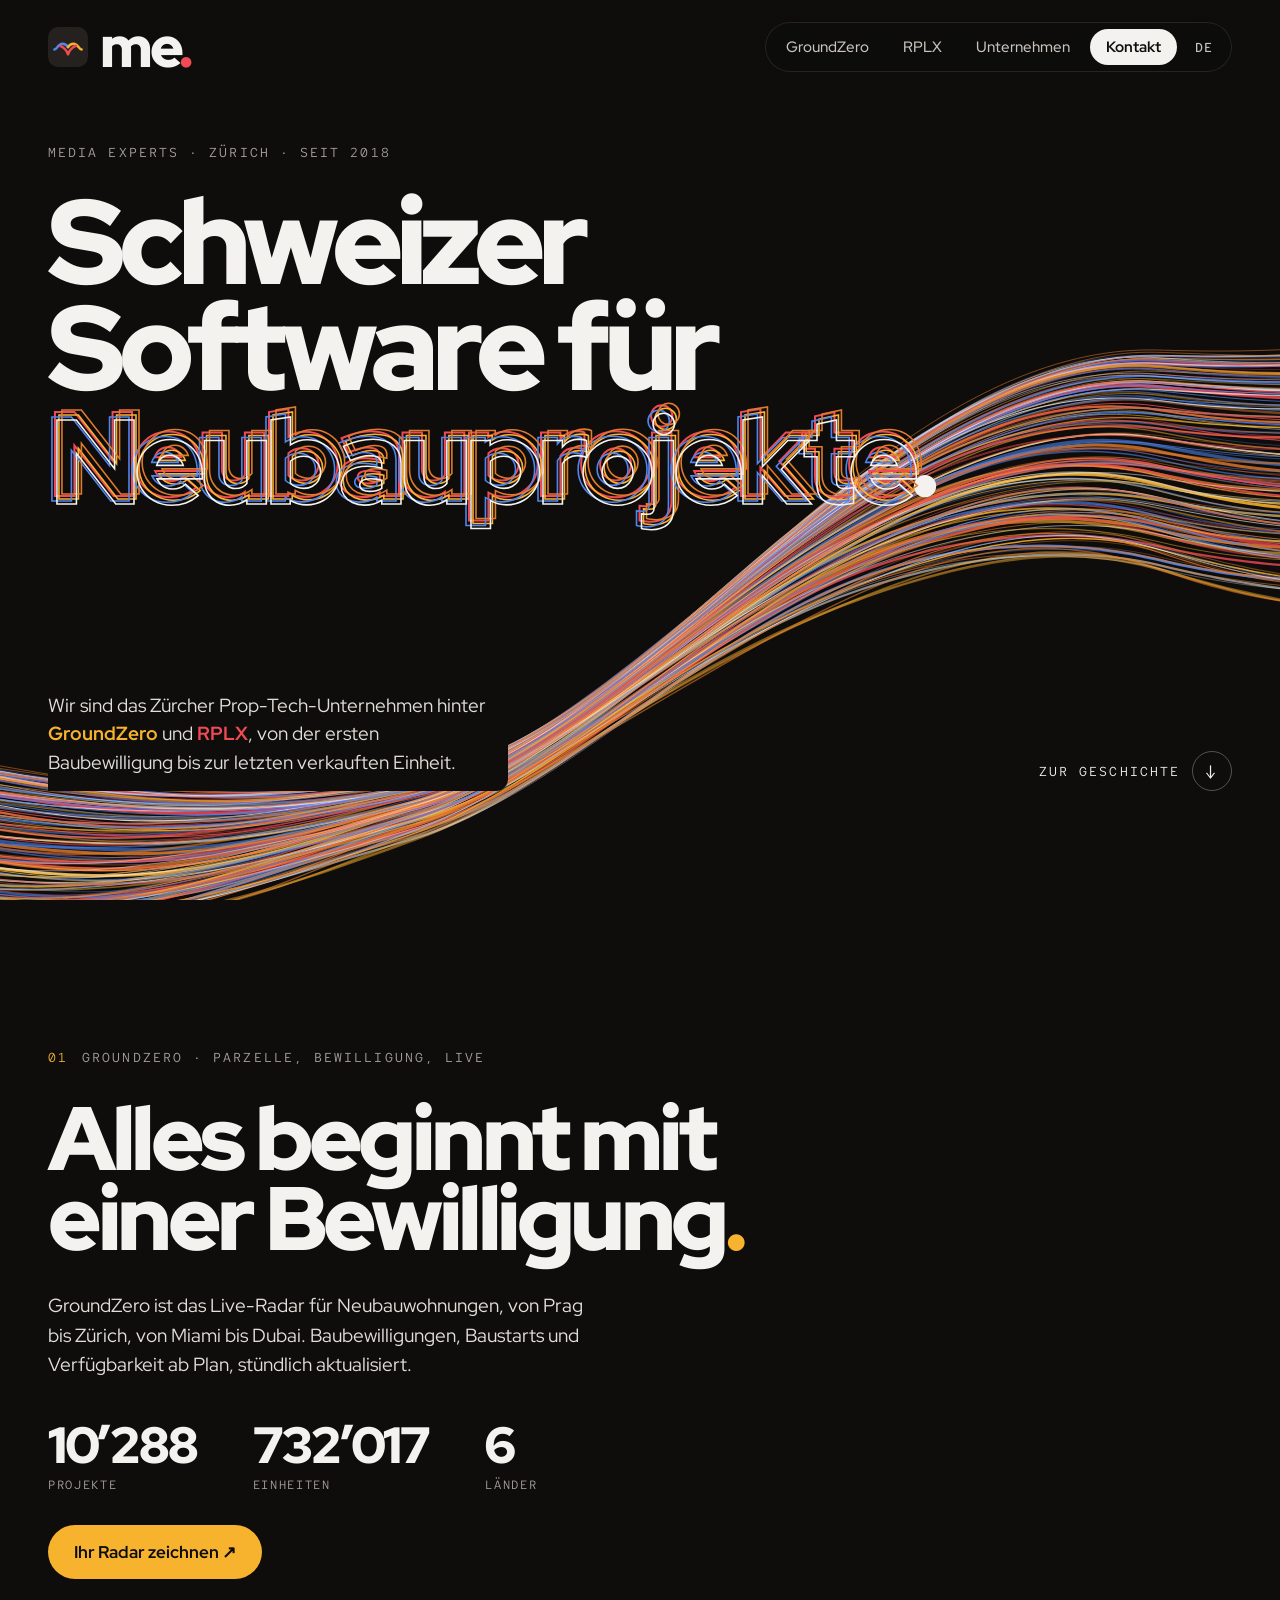
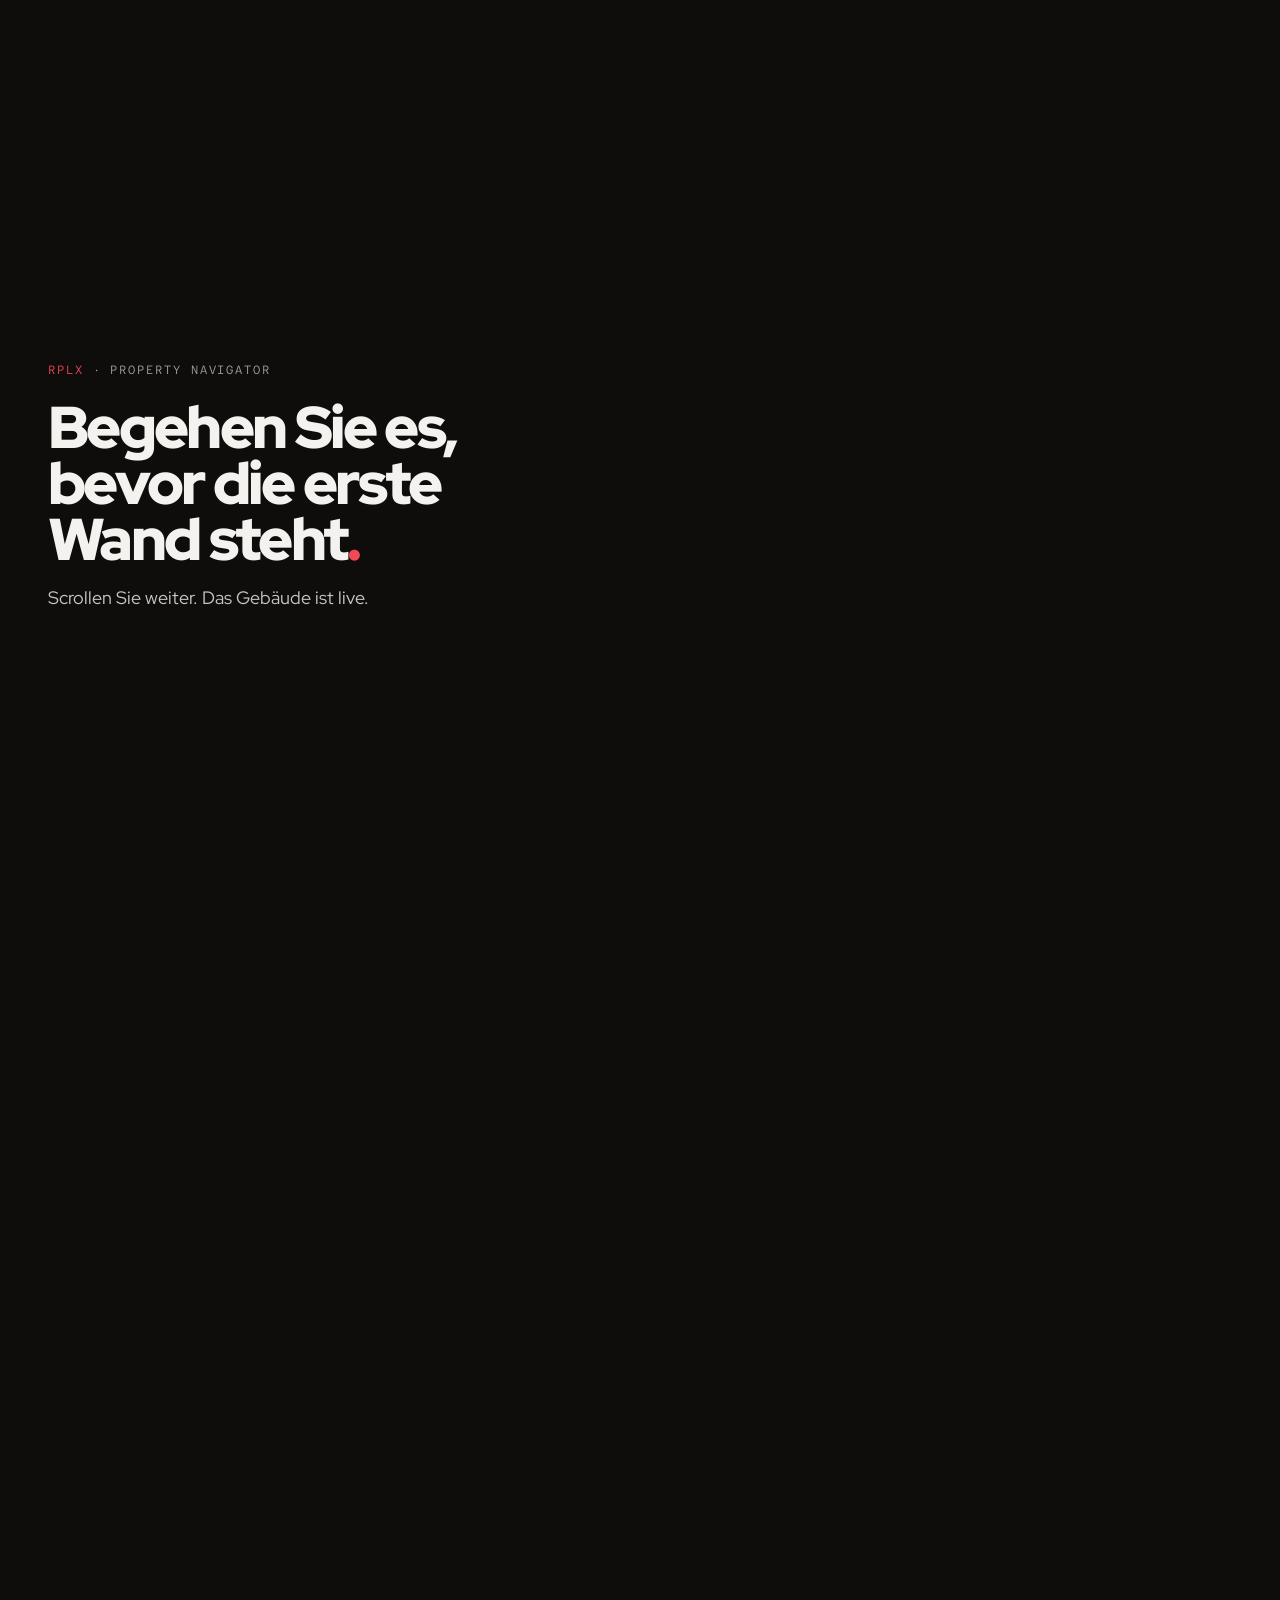
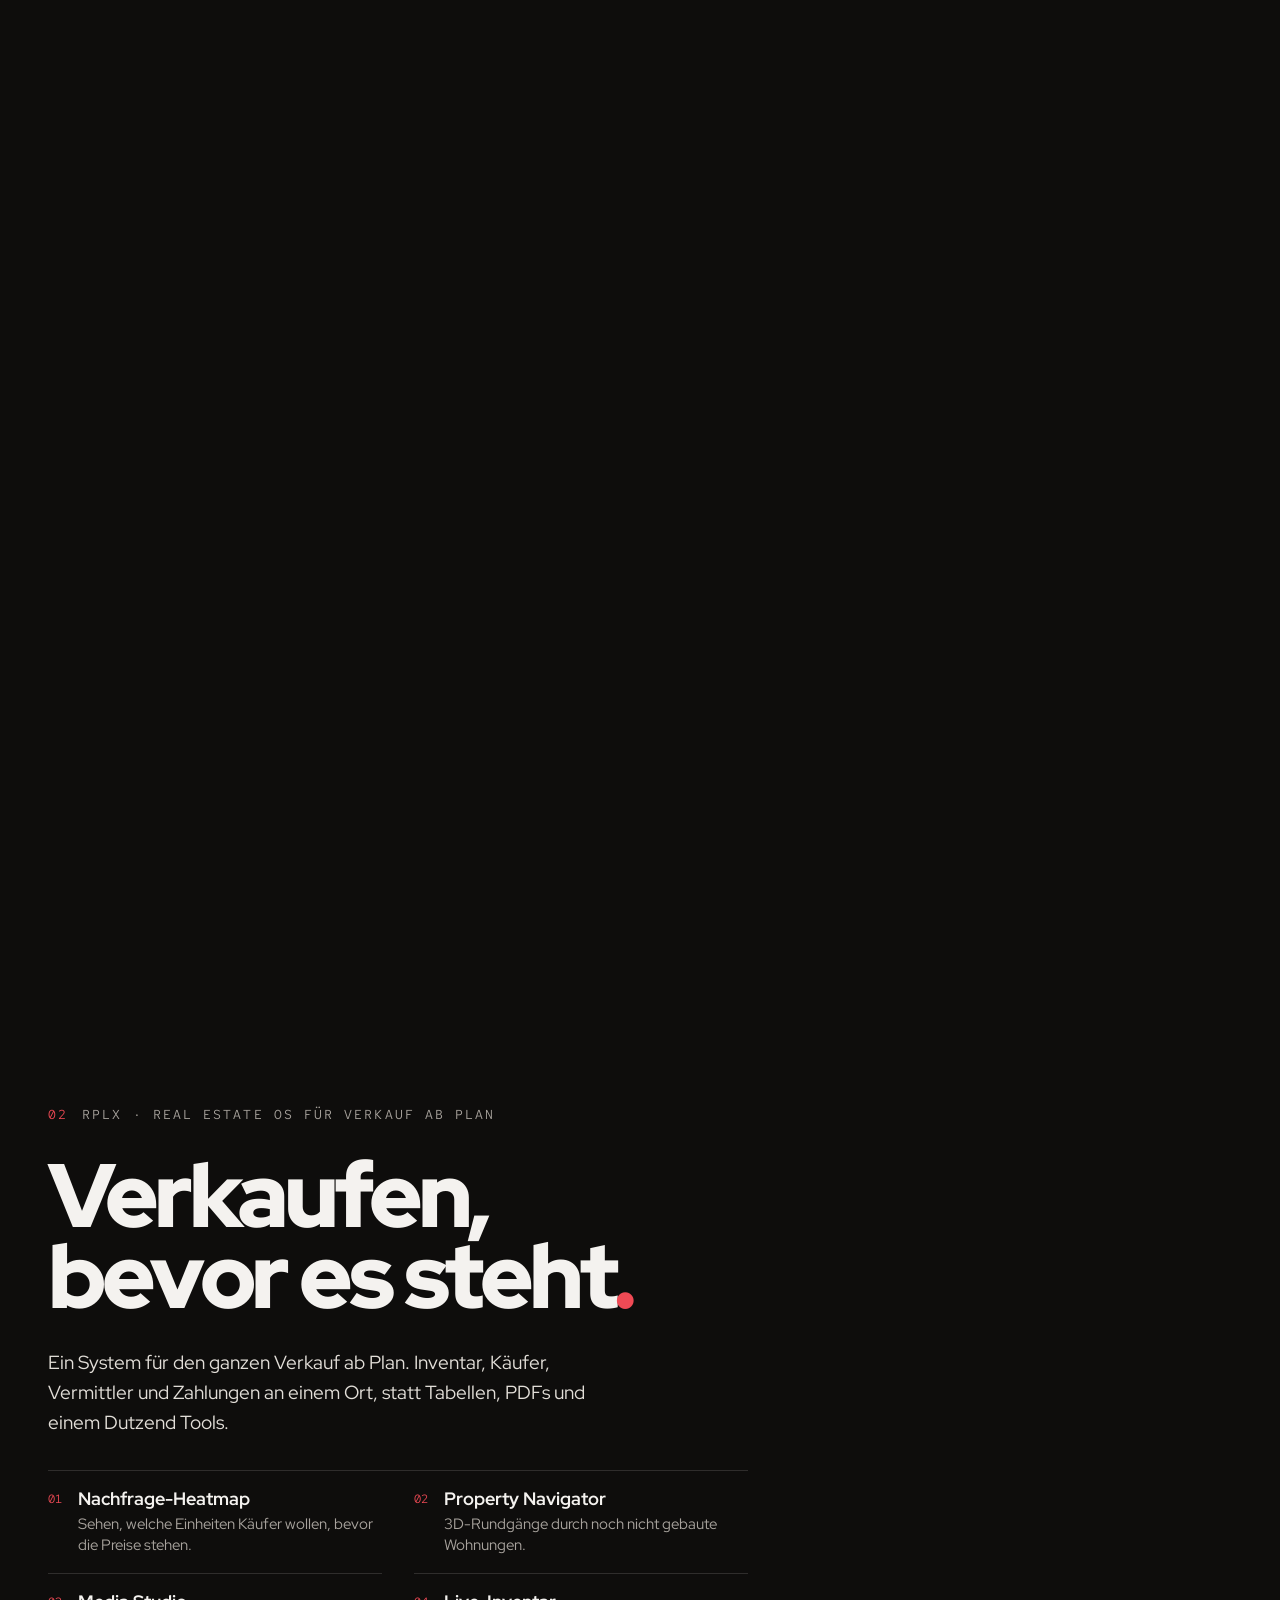
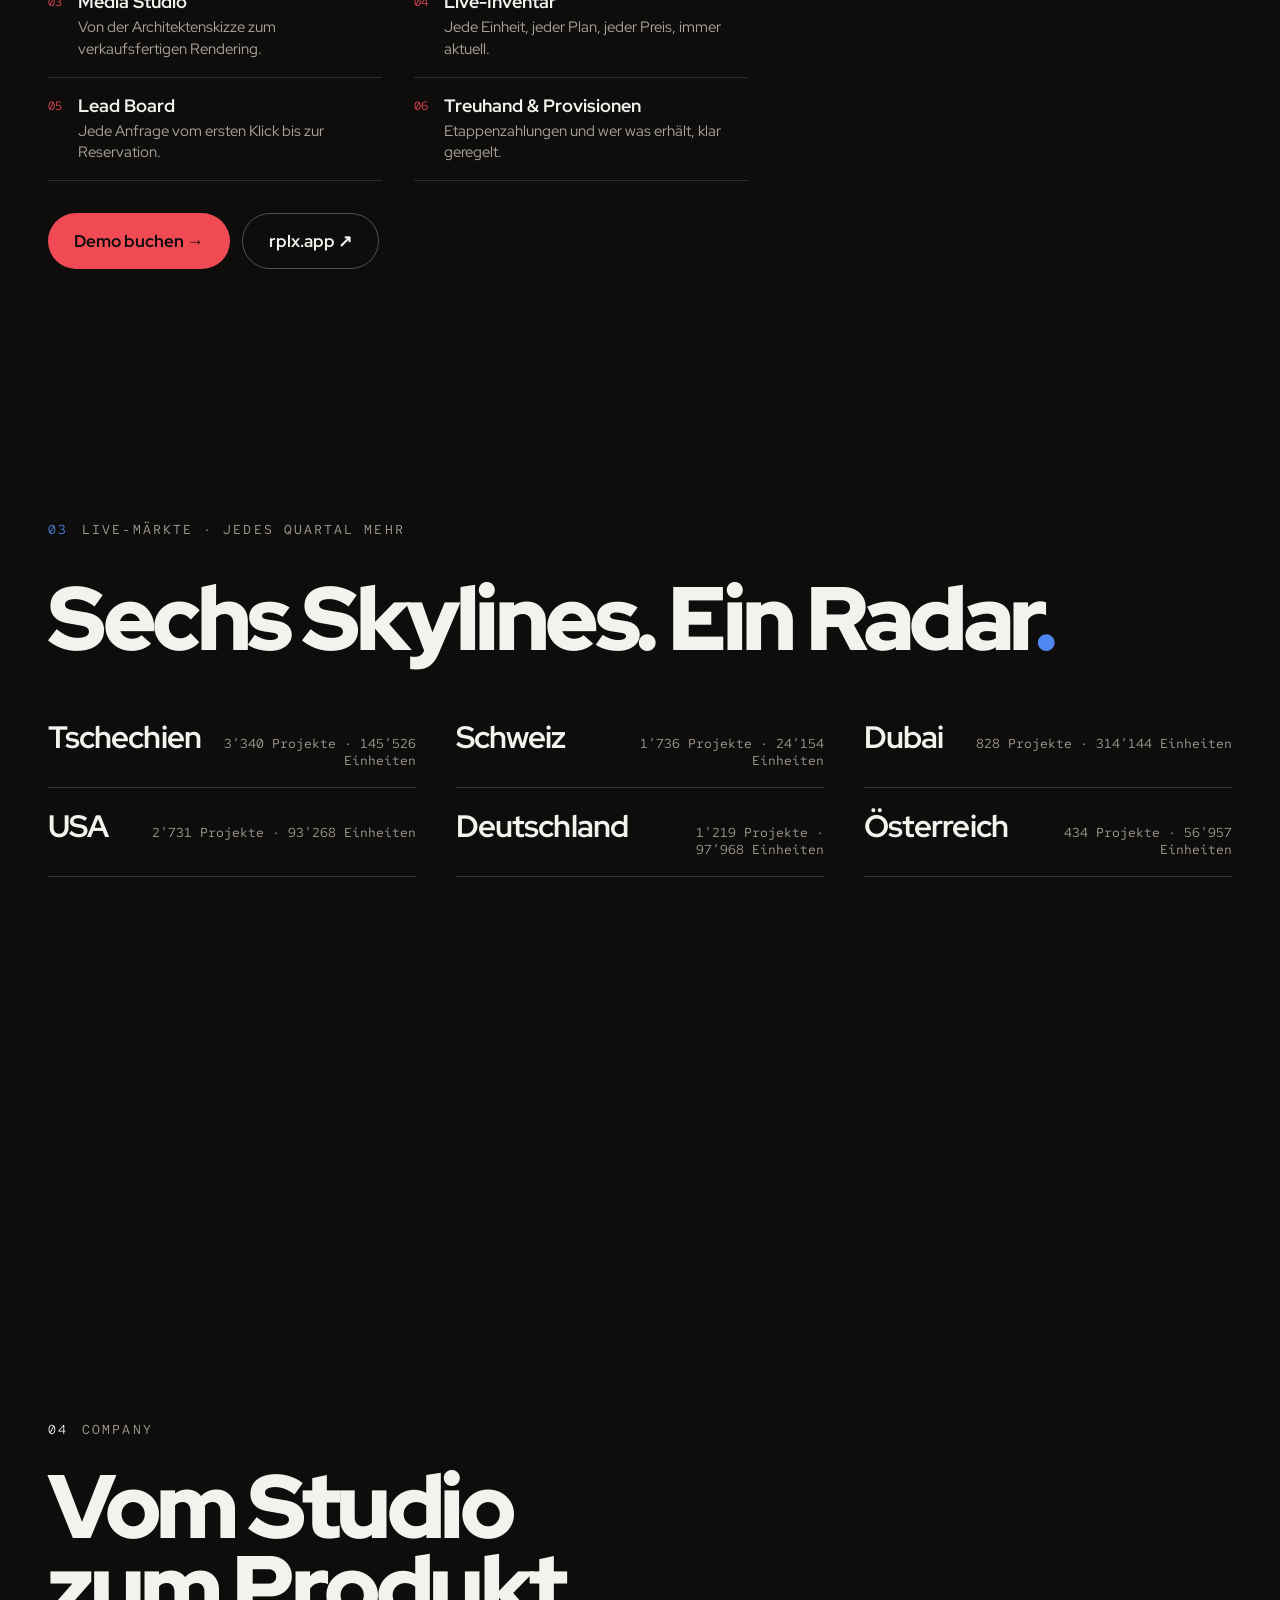
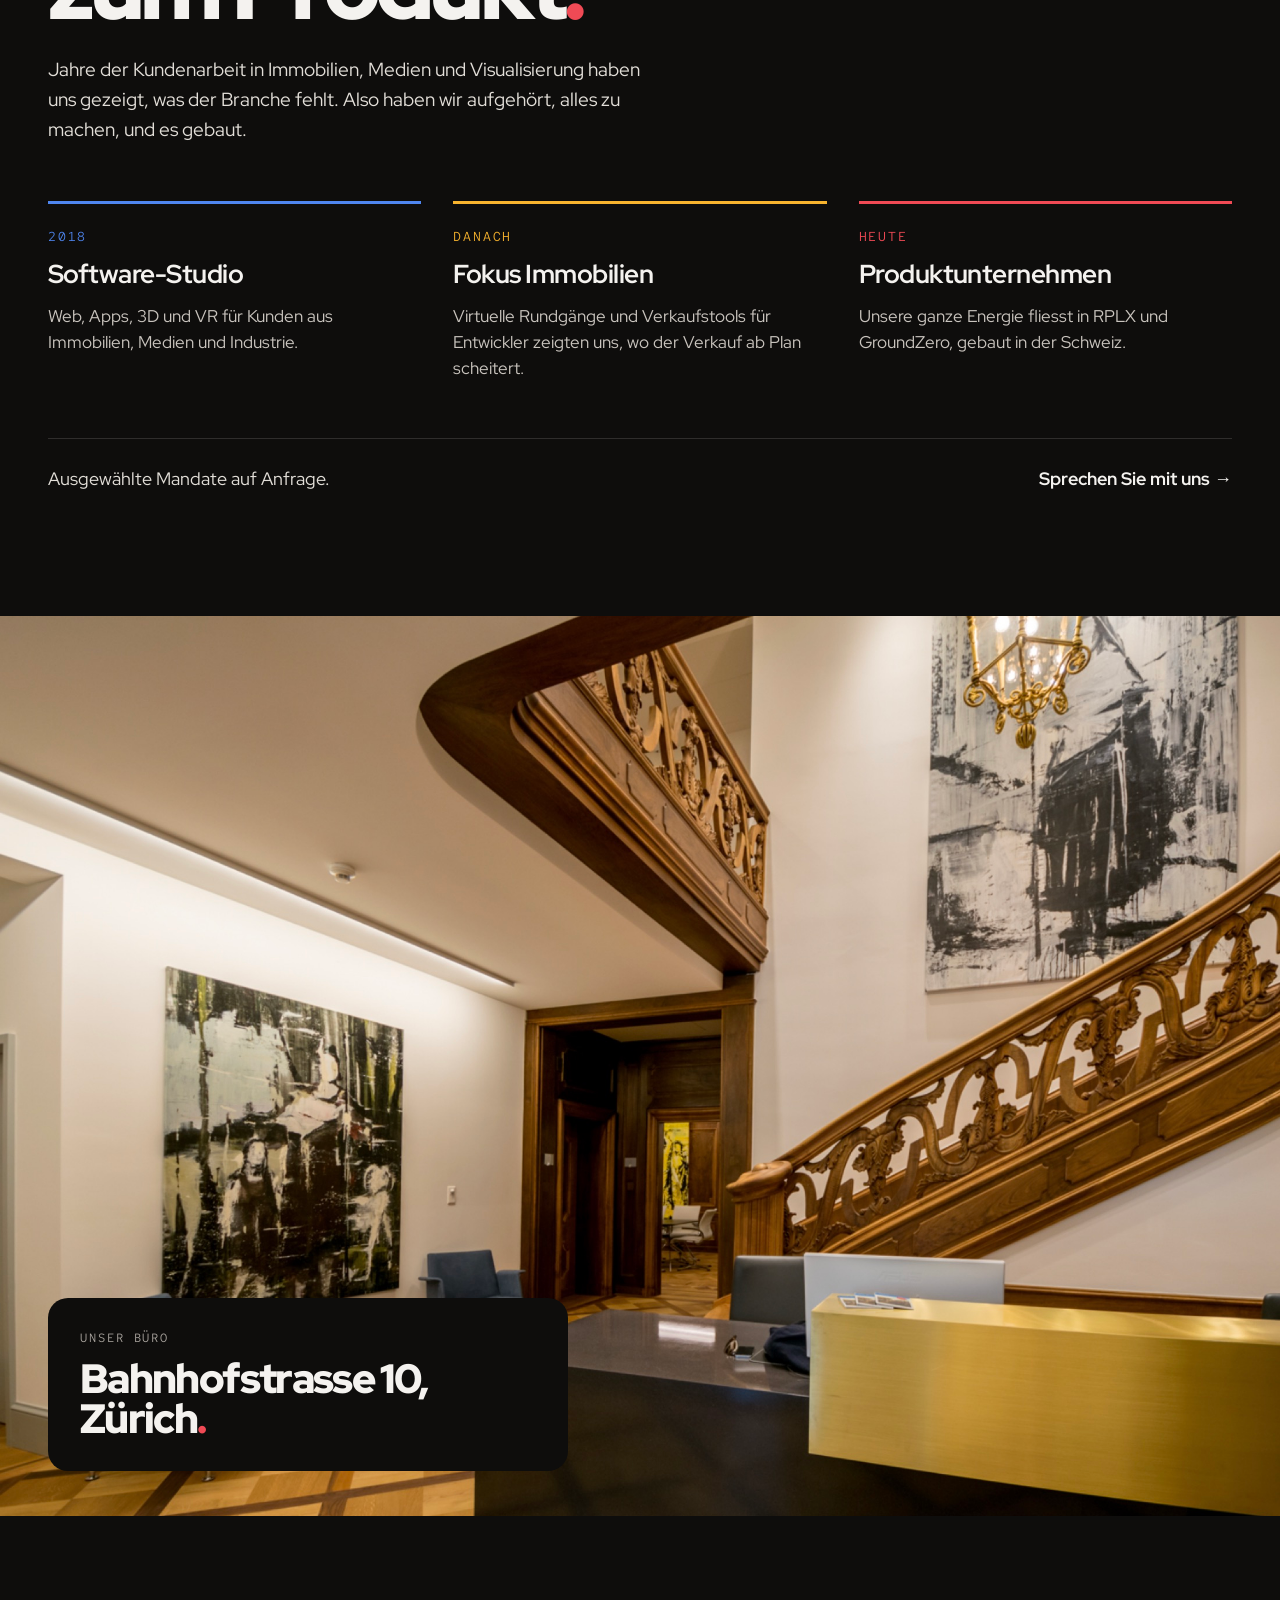
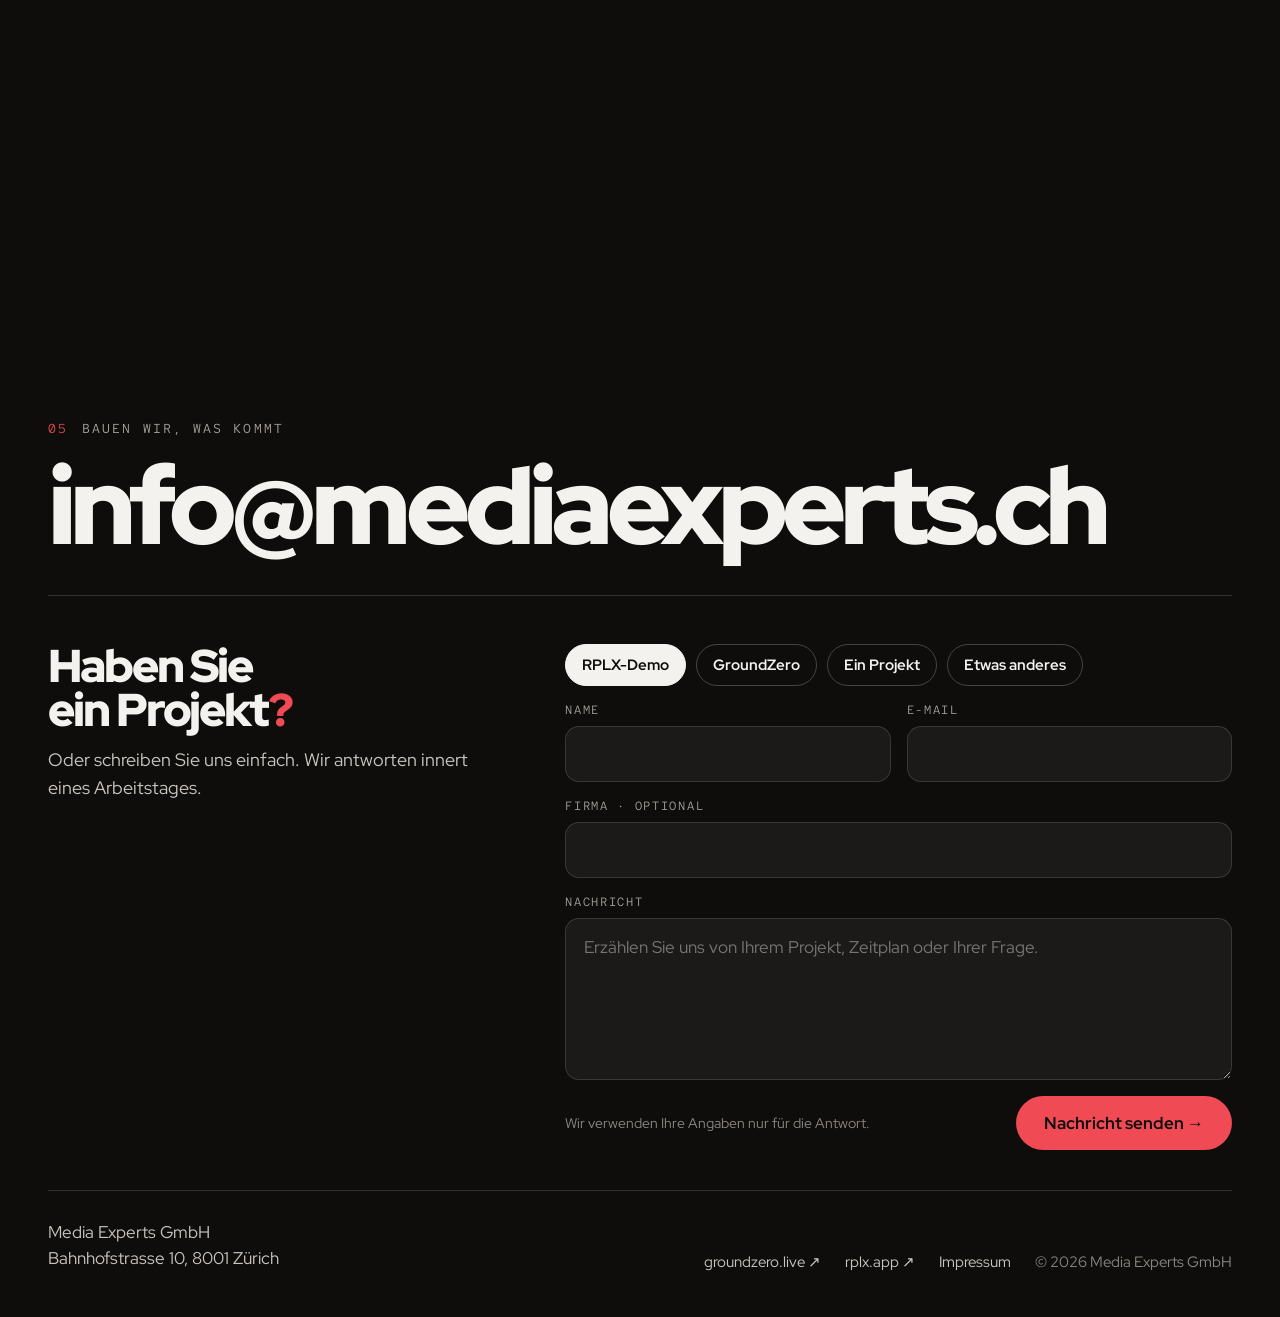
==== de/index.html @ 8747ef26 "Make the repo root the website root Clone straight into the hosting's site folder. .htaccess blocks " ====
<!doctype html>
<html lang="de-CH">
<head>
<meta charset="utf-8">
<meta name="viewport" content="width=device-width, initial-scale=1">
<meta name="description" content="Media Experts GmbH ist das Zürcher Prop-Tech-Unternehmen hinter GroundZero und RPLX, von der ersten Baubewilligung bis zur letzten verkauften Einheit.">
<meta name="theme-color" content="#0E0D0C">
<link rel="alternate" hreflang="en" href="https://mediaexperts.ch/">
<link rel="alternate" hreflang="de" href="https://mediaexperts.ch/de/">
<link rel="alternate" hreflang="fr" href="https://mediaexperts.ch/fr/">
<link rel="alternate" hreflang="it" href="https://mediaexperts.ch/it/">
<link rel="icon" href="../assets/favicon.svg" type="image/svg+xml">
<title>Media Experts — Schweizer Software für Neubauprojekte</title>
<link rel="preconnect" href="https://fonts.googleapis.com">
<link href="https://fonts.googleapis.com/css2?family=Red+Hat+Display:wght@400;500;700;900&family=Red+Hat+Mono:wght@400;500&display=swap" rel="stylesheet">
<style>
html{scroll-behavior:smooth}
body{margin:0;background:#0E0D0C;color:#F4F2EF;font-family:'Red Hat Display',sans-serif;-webkit-font-smoothing:antialiased}
a{color:inherit;text-decoration:none}a:hover{color:#F04A55}
*{box-sizing:border-box}

.x1:hover{color:#F4F2EF !important}
.x2:hover{color:#F4F2EF !important}
.x3:hover{color:#F4F2EF !important}
.x4:hover{background:#F04A55 !important;color:#0E0D0C !important}
.x5:hover{background:#F4F2EF !important;color:#0E0D0C !important}
.x6:hover{background:rgba(240,74,85,.35) !important;border-color:#F04A55 !important}
.x7:hover{background:rgba(240,74,85,.35) !important;border-color:#F04A55 !important}
.x8:hover{background:rgba(240,74,85,.35) !important;border-color:#F04A55 !important}
.x9:hover{background:#F4F2EF !important;color:#0E0D0C !important}
.x10:hover{background:#F4F2EF !important;color:#0E0D0C !important}
.x11:hover{border-color:#F4F2EF !important;color:#F4F2EF !important}
.x12:hover{color:#F7B32E !important}
.x13:hover{color:#F7B32E !important}
.x14:hover{color:#F7B32E !important}
.x15:hover{color:#F7B32E !important}
.x16:hover{color:#F7B32E !important}
.x17:hover{color:#F7B32E !important}
.x18:hover{color:#F04A55 !important}
.x19:hover{color:#F04A55 !important}
.x20:hover{color:#F04A55 !important}
.x21:focus{border-color:#F04A55 !important}
.x22:focus{border-color:#F04A55 !important}
.x23:focus{border-color:#F04A55 !important}
.x24:focus{border-color:#F04A55 !important}
.x25:hover{background:#F4F2EF !important;color:#0E0D0C !important}
</style>
<link rel="stylesheet" href="../assets/me.css?v=4">
<script src="../assets/cinema-cables.js?v=2" defer></script>
<script src="../assets/app.js?v=2" defer></script>
<script src="../assets/gz.js?v=3" defer></script>
</head>
<body>
<me-cinema building-src="../assets/rplx/render-cutout.png" aria-hidden="true"></me-cinema>

<header style="position:fixed;top:0;left:0;right:0;z-index:30">
<div style="max-width:1440px;margin:0 auto;padding:22px clamp(20px,4vw,48px);display:flex;align-items:center;justify-content:space-between;gap:24px">
<a href="#top" aria-label="Media Experts Startseite" style="display:flex;align-items:center;gap:12px;color:#F4F2EF">
<div style="width:40px;height:40px;border-radius:10px;background:#24211F;display:flex;align-items:center;justify-content:center"><svg viewBox="-12 0 224 120" width="32" height="17" fill="none" stroke-linecap="round" stroke-linejoin="round" stroke-width="18"><path d="M4 74 C24 74 30 34 60 34 C80 34 93 46 100 58" stroke="#4F86F0"></path><path d="M196 74 C176 74 170 34 140 34 C120 34 107 46 100 58" stroke="#F7B32E"></path><path d="M44 48 C66 56 92 82 100 108 C108 82 134 56 156 48" stroke="#F04A55"></path></svg></div>
<div style="font-weight:900;font-size:57px;letter-spacing:-.05em;line-height:.72;text-box:trim-both cap alphabetic">me<span style="color:#F04A55">.</span></div>
</a>
<nav style="display:flex;align-items:center;gap:6px;padding:6px;border-radius:999px;background:rgba(14,13,12,.7);backdrop-filter:blur(14px);-webkit-backdrop-filter:blur(14px);border:1px solid rgba(244,242,239,.1);font-size:15px;font-weight:500">
<a href="#groundzero" style="padding:8px 14px;border-radius:999px;color:#C9C4BE" class="x1">GroundZero</a>
<a href="#rplx" style="padding:8px 14px;border-radius:999px;color:#C9C4BE" class="x2">RPLX</a>
<a href="#company" style="padding:8px 14px;border-radius:999px;color:#C9C4BE" class="x3">Unternehmen</a>
<a href="#contact" style="padding:8px 16px;border-radius:999px;background:#F4F2EF;color:#0E0D0C;font-weight:700" class="x4">Kontakt</a>
<details class="langs"><summary aria-label="Sprache">DE</summary><div><a href="../" hreflang="en">English</a><a href="../de/" hreflang="de" aria-current="true">Deutsch</a><a href="../fr/" hreflang="fr">Français</a><a href="../it/" hreflang="it">Italiano</a></div></details>
</nav>
</div>
</header>

<div id="chap" style="opacity:0;transition:opacity .3s;position:fixed;right:clamp(16px,3vw,40px);bottom:clamp(16px,3vw,36px);z-index:30;display:flex;align-items:center;gap:12px;padding:10px 16px;border-radius:999px;background:rgba(14,13,12,.75);backdrop-filter:blur(14px);-webkit-backdrop-filter:blur(14px);border:1px solid rgba(244,242,239,.1);font-family:'Red Hat Mono',monospace;font-size:12px;letter-spacing:.12em;color:#A8A39D" aria-hidden="true">
<span id="chap-num" style="color:#F04A55">00</span><span>/ 05</span><span id="chap-name" style="color:#F4F2EF">INTRO</span>
</div>

<main id="top" style="position:relative;z-index:1">

<section data-cable="flow" data-dim="1" data-chapter="00" data-name="INTRO" style="min-height:100vh;display:flex;flex-direction:column;justify-content:space-between;padding:clamp(120px,16vh,180px) clamp(20px,4vw,48px) clamp(32px,5vh,56px);max-width:1440px;margin:0 auto">
<div style="display:flex;flex-direction:column;gap:28px">
<div style="font-family:'Red Hat Mono',monospace;font-size:13px;letter-spacing:.16em;color:#A8A39D">MEDIA EXPERTS · ZÜRICH · SEIT 2018</div>
<h1 style="margin:0;position:relative;font-weight:900;font-size:clamp(56px,9.4vw,164px);line-height:.88;letter-spacing:-.055em;max-width:12ch;text-wrap:balance">Schweizer Software für <span style="display:inline-grid;white-space:nowrap"><span style="grid-area:1/1;color:transparent;-webkit-text-stroke:2px #F04A55">Neubauprojekte</span><span aria-hidden="true" style="grid-area:1/1;color:transparent;-webkit-text-stroke:1.6px #F7B32E;transform:translate(4px,3px)">Neubauprojekte</span><span aria-hidden="true" style="grid-area:1/1;color:transparent;-webkit-text-stroke:1.6px #4F86F0;transform:translate(-3px,5px)">Neubauprojekte</span><span aria-hidden="true" style="grid-area:1/1;color:transparent;-webkit-text-stroke:1.6px #E07A2C;transform:translate(7px,-2px)">Neubauprojekte</span><span aria-hidden="true" style="grid-area:1/1;color:transparent;-webkit-text-stroke:1.6px #F4F2EF;transform:translate(2px,8px)">Neubauprojekte</span></span>.</h1>
</div>
<div style="display:flex;flex-wrap:wrap;align-items:flex-end;justify-content:space-between;gap:28px;padding-bottom:64px">
<p style="margin:0;max-width:460px;background:#0E0D0C;padding:14px 18px 14px 0;border-radius:0 12px 12px 0;font-size:clamp(18px,1.5vw,21px);line-height:1.5;color:#E2DED8;text-wrap:pretty">Wir sind das Zürcher Prop-Tech-Unternehmen hinter <b style="font-weight:700;color:#F7B32E">GroundZero</b> und <b style="font-weight:700;color:#F04A55">RPLX</b>, von der ersten Baubewilligung bis zur letzten verkauften Einheit.</p>
<a href="#groundzero" style="display:flex;align-items:center;gap:12px;font-family:'Red Hat Mono',monospace;font-size:13px;letter-spacing:.16em;color:#F4F2EF">ZUR GESCHICHTE <span style="width:40px;height:40px;border-radius:50%;border:1px solid rgba(244,242,239,.3);display:flex;align-items:center;justify-content:center;font-family:'Red Hat Display',sans-serif;font-size:18px">↓</span></a>
</div>
</section>

<section id="groundzero" data-cable="ground" data-dim="1" data-chapter="01" data-name="GROUNDZERO" style="min-height:100vh;display:flex;align-items:center;padding:clamp(120px,14vh,160px) clamp(20px,4vw,48px) clamp(140px,22vh,220px);max-width:1440px;margin:0 auto">
<div style="display:flex;flex-direction:column;gap:32px;max-width:760px">
<div style="display:flex;flex-wrap:wrap;align-items:center;gap:14px;font-family:'Red Hat Mono',monospace;font-size:13px;letter-spacing:.16em;color:#A8A39D"><span style="color:#F7B32E">01</span>GROUNDZERO · PARZELLE, BEWILLIGUNG, LIVE</div>
<h2 style="margin:0;font-weight:900;font-size:clamp(48px,7vw,116px);line-height:.9;letter-spacing:-.05em;text-wrap:balance">Alles beginnt mit einer Bewilligung<span style="color:#F7B32E">.</span></h2>
<p style="margin:0;max-width:560px;font-size:clamp(18px,1.5vw,21px);line-height:1.55;color:#E2DED8;text-wrap:pretty">GroundZero ist das Live-Radar für Neubauwohnungen, von Prag bis Zürich, von Miami bis Dubai. Baubewilligungen, Baustarts und Verfügbarkeit ab Plan, stündlich aktualisiert.</p>
<div style="display:flex;flex-wrap:wrap;gap:20px 56px;padding-top:8px">
<div style="display:flex;flex-direction:column;gap:6px"><div data-gz="permits" style="font-weight:900;font-size:clamp(36px,4vw,60px);letter-spacing:-.04em;line-height:1">10’288</div><div style="font-family:'Red Hat Mono',monospace;font-size:12px;letter-spacing:.14em;color:#A8A39D">PROJEKTE</div></div>
<div style="display:flex;flex-direction:column;gap:6px"><div data-gz="units" style="font-weight:900;font-size:clamp(36px,4vw,60px);letter-spacing:-.04em;line-height:1">732’017</div><div style="font-family:'Red Hat Mono',monospace;font-size:12px;letter-spacing:.14em;color:#A8A39D">EINHEITEN</div></div>
<div style="display:flex;flex-direction:column;gap:6px"><div data-gz="countries" style="font-weight:900;font-size:clamp(36px,4vw,60px);letter-spacing:-.04em;line-height:1">6</div><div style="font-family:'Red Hat Mono',monospace;font-size:12px;letter-spacing:.14em;color:#A8A39D">LÄNDER</div></div>
</div>
<a href="https://groundzero.live" target="_blank" rel="noopener" style="align-self:flex-start;display:flex;align-items:center;gap:10px;background:#F7B32E;color:#0E0D0C;padding:16px 26px;border-radius:999px;font-weight:700;font-size:17px" class="x5">Ihr Radar zeichnen ↗</a>
</div>
</section>

<section id="navigator" aria-label="RPLX Property Navigator" data-cable="building" data-dim="1" data-morph=".93" data-chapter="02" data-name="PROPERTY NAVIGATOR" style="position:relative;height:620vh">
<div style="position:sticky;top:0;height:100vh;overflow:hidden">

<div data-cable-target="" style="position:absolute;right:clamp(0px,5vw,100px);bottom:0;width:min(75vh,100vw);aspect-ratio:880/1100;transform:scale(1);transform-origin:42% 43%" id="bld">
<button class="hot x6" data-i="0" aria-label="Einheit A-4.02" style="position:absolute;left:24%;top:39%;width:37%;height:8%;border-radius:8px;border:2px solid #7FD46B;background:rgba(127,212,107,.22);cursor:pointer;opacity:0;padding:0;transition:background .2s,border-color .2s" >
<span style="position:absolute;left:0;top:-30px;font-family:'Red Hat Mono',monospace;font-size:11px;letter-spacing:.1em;background:#0E0D0C;color:#F4F2EF;padding:4px 8px;border-radius:999px;white-space:nowrap">A-4.02 · VERFÜGBAR</span>
</button>
<button class="hot x7" data-i="1" aria-label="Einheit A-3.02" style="position:absolute;left:24%;top:49%;width:37%;height:7.5%;border-radius:8px;border:2px solid #7FD46B;background:rgba(127,212,107,.22);cursor:pointer;opacity:0;padding:0;transition:background .2s,border-color .2s" >
<span style="position:absolute;left:0;top:-30px;font-family:'Red Hat Mono',monospace;font-size:11px;letter-spacing:.1em;background:#0E0D0C;color:#F4F2EF;padding:4px 8px;border-radius:999px;white-space:nowrap">A-3.02 · VERFÜGBAR</span>
</button>
<button class="hot x8" data-i="2" aria-label="Einheit B-2.05" style="position:absolute;left:64%;top:62%;width:29%;height:8%;border-radius:8px;border:2px solid #F7B32E;background:rgba(247,179,46,.22);cursor:pointer;opacity:0;padding:0;transition:background .2s,border-color .2s" >
<span style="position:absolute;left:0;top:-30px;font-family:'Red Hat Mono',monospace;font-size:11px;letter-spacing:.1em;background:#0E0D0C;color:#F4F2EF;padding:4px 8px;border-radius:999px;white-space:nowrap">B-2.05 · WARTELISTE</span>
</button>
</div>

<div style="position:absolute;left:clamp(20px,4vw,48px);top:clamp(110px,16vh,170px);max-width:min(560px,calc(100vw - 40px));display:flex;flex-direction:column;gap:22px;background:#0E0D0C;border-radius:0 20px 20px 0;padding:18px 22px 22px 0">
<div style="font-family:'Red Hat Mono',monospace;font-size:12px;letter-spacing:.16em;color:#A8A39D"><span style="color:#F04A55">RPLX</span> · PROPERTY NAVIGATOR</div>
<div id="ph-intro">
<div style="display:flex;flex-direction:column;gap:16px"><div style="font-weight:900;font-size:clamp(36px,4.6vw,72px);line-height:.95;letter-spacing:-.045em;text-wrap:balance">Begehen Sie es, bevor die erste Wand steht<span style="color:#F04A55">.</span></div><div style="font-size:18px;line-height:1.5;color:#C9C4BE">Scrollen Sie weiter. Das Gebäude ist live.</div></div>
</div>
<div id="ph-pick" hidden>
<div style="display:flex;flex-direction:column;gap:16px"><div style="font-weight:900;font-size:clamp(36px,4.6vw,72px);line-height:.95;letter-spacing:-.045em">Wählen Sie eine Einheit<span style="color:#F04A55">.</span></div><div style="font-size:18px;line-height:1.5;color:#C9C4BE;text-wrap:pretty">Jede Einheit ist live: Plan, Status und Preis. Tippen Sie auf eine am Gebäude.</div></div>
</div>
<div id="ph-steps" hidden>
<div style="display:flex;flex-direction:column;gap:22px">
<div style="font-weight:900;font-size:clamp(32px,3.8vw,60px);line-height:.95;letter-spacing:-.045em">Vom Klick zur Reservation<span style="color:#F04A55">.</span></div>
<div style="display:flex;flex-direction:column">
<div id="steps">
<div class="step" style="display:flex;align-items:center;gap:14px;padding:10px 0;color:#6A6560;transition:color .3s">
<span class="mk" style="width:28px;height:28px;border-radius:50%;border:2px solid #3A3633;background:transparent;color:#0E0D0C;display:flex;align-items:center;justify-content:center;font-family:'Red Hat Mono',monospace;font-size:12px;font-weight:500;flex:none;transition:all .3s">1</span>
<span style="font-weight:700;font-size:18px">Einheit gewählt</span>
</div>
<div class="step" style="display:flex;align-items:center;gap:14px;padding:10px 0;color:#6A6560;transition:color .3s">
<span class="mk" style="width:28px;height:28px;border-radius:50%;border:2px solid #3A3633;background:transparent;color:#0E0D0C;display:flex;align-items:center;justify-content:center;font-family:'Red Hat Mono',monospace;font-size:12px;font-weight:500;flex:none;transition:all .3s">2</span>
<span style="font-weight:700;font-size:18px">3D-Rundgang angesehen</span>
</div>
<div class="step" style="display:flex;align-items:center;gap:14px;padding:10px 0;color:#6A6560;transition:color .3s">
<span class="mk" style="width:28px;height:28px;border-radius:50%;border:2px solid #3A3633;background:transparent;color:#0E0D0C;display:flex;align-items:center;justify-content:center;font-family:'Red Hat Mono',monospace;font-size:12px;font-weight:500;flex:none;transition:all .3s">3</span>
<span style="font-weight:700;font-size:18px">Käuferdaten</span>
</div>
<div class="step" style="display:flex;align-items:center;gap:14px;padding:10px 0;color:#6A6560;transition:color .3s">
<span class="mk" style="width:28px;height:28px;border-radius:50%;border:2px solid #3A3633;background:transparent;color:#0E0D0C;display:flex;align-items:center;justify-content:center;font-family:'Red Hat Mono',monospace;font-size:12px;font-weight:500;flex:none;transition:all .3s">4</span>
<span style="font-weight:700;font-size:18px">Anzahlung auf Treuhand</span>
</div>
<div class="step" style="display:flex;align-items:center;gap:14px;padding:10px 0;color:#6A6560;transition:color .3s">
<span class="mk" style="width:28px;height:28px;border-radius:50%;border:2px solid #3A3633;background:transparent;color:#0E0D0C;display:flex;align-items:center;justify-content:center;font-family:'Red Hat Mono',monospace;font-size:12px;font-weight:500;flex:none;transition:all .3s">5</span>
<span style="font-weight:700;font-size:18px">Reserviert</span>
</div>
</div>
</div>
</div>
</div>
</div>

<div style="position:absolute;right:clamp(16px,4vw,64px);bottom:clamp(20px,6vh,64px);width:min(420px,calc(100vw - 32px));background:#0E0D0C;border:1px solid rgba(244,242,239,.14);border-radius:24px;padding:26px;display:flex;flex-direction:column;gap:20px;box-shadow:0 30px 80px rgba(0,0,0,.5);opacity:0;transform:translateY(40px);pointer-events:none" id="card" data-l-available="VERFÜGBAR" data-l-waitlist="WARTELISTE" data-l-reserved="RESERVIERT">
<div style="display:flex;justify-content:space-between;align-items:center">
<div style="display:flex;flex-direction:column;gap:4px"><div style="font-family:'Red Hat Mono',monospace;font-size:12px;letter-spacing:.14em;color:#A8A39D">EINHEIT</div><div style="font-weight:900;font-size:34px;letter-spacing:-.03em;line-height:1"><span class="u-id">A-4.02</span></div></div>
<div style="font-family:'Red Hat Mono',monospace;font-size:12px;letter-spacing:.1em;padding:6px 10px;border-radius:999px;background:#7FD46B;color:#0E0D0C" id="u-status">VERFÜGBAR</div>
</div>
<div style="display:flex;gap:4px">
<div class="bar" style="flex:1;height:4px;border-radius:2px;background:#3A3633;transition:background .3s"></div><div class="bar" style="flex:1;height:4px;border-radius:2px;background:#3A3633;transition:background .3s"></div><div class="bar" style="flex:1;height:4px;border-radius:2px;background:#3A3633;transition:background .3s"></div><div class="bar" style="flex:1;height:4px;border-radius:2px;background:#3A3633;transition:background .3s"></div><div class="bar" style="flex:1;height:4px;border-radius:2px;background:#3A3633;transition:background .3s"></div>
</div>

<div id="st1">
<div style="display:grid;grid-template-columns:1fr 1fr;gap:14px 20px">
<div style="display:flex;flex-direction:column;gap:2px"><span style="font-family:'Red Hat Mono',monospace;font-size:11px;letter-spacing:.12em;color:#A8A39D">ZIMMER</span><b style="font-size:20px"><span class="u-rooms"></span></b></div>
<div style="display:flex;flex-direction:column;gap:2px"><span style="font-family:'Red Hat Mono',monospace;font-size:11px;letter-spacing:.12em;color:#A8A39D">WOHNFLÄCHE</span><b style="font-size:20px"><span class="u-area"></span></b></div>
<div style="display:flex;flex-direction:column;gap:2px"><span style="font-family:'Red Hat Mono',monospace;font-size:11px;letter-spacing:.12em;color:#A8A39D">BALKON</span><b style="font-size:20px"><span class="u-balcony"></span></b></div>
<div style="display:flex;flex-direction:column;gap:2px"><span style="font-family:'Red Hat Mono',monospace;font-size:11px;letter-spacing:.12em;color:#A8A39D">ETAGE · AUSRICHTUNG</span><b style="font-size:20px"><span class="u-floor"></span></b></div>
<div style="grid-column:1/-1;display:flex;justify-content:space-between;align-items:baseline;border-top:1px solid rgba(244,242,239,.14);padding-top:14px"><span style="font-size:15px;color:#A8A39D">Preis</span><b style="font-size:24px;letter-spacing:-.02em"><span class="u-price"></span></b></div>
</div>
</div>
<div id="st2" hidden>
<div style="display:flex;flex-direction:column;gap:12px">
<div class="walk" role="img" aria-label="3D-Rundgang durch die Einheit: Wohn- und Essbereich">
<img src="../assets/rplx/tour.jpg" alt="" class="w1">
<img src="../assets/rplx/tour-2.jpg" alt="" class="w2">
<span class="walk-tag">● 3D</span>
<img src="../assets/rplx/floorplan.jpg" alt="" class="walk-plan">
</div>
<div style="display:flex;justify-content:space-between;font-size:15px"><span style="color:#C9C4BE">3D-Rundgang</span><b style="color:#7FD46B">Angesehen ✓</b></div>
</div>
</div>
<div id="st3" hidden>
<div style="display:flex;flex-direction:column;gap:10px">
<div style="display:flex;flex-direction:column;gap:4px;background:#1B1A18;border-radius:12px;padding:12px 14px"><span style="font-family:'Red Hat Mono',monospace;font-size:11px;letter-spacing:.12em;color:#A8A39D">KÄUFERIN</span><b style="font-size:17px">Anna Keller</b></div>
<div style="display:flex;flex-direction:column;gap:4px;background:#1B1A18;border-radius:12px;padding:12px 14px"><span style="font-family:'Red Hat Mono',monospace;font-size:11px;letter-spacing:.12em;color:#A8A39D">E-MAIL</span><b style="font-size:17px">anna.keller@example.ch</b></div>
<div style="display:flex;justify-content:space-between;align-items:center;background:#1B1A18;border-radius:12px;padding:12px 14px"><span style="font-size:15px;color:#C9C4BE">Finanzierung</span><b style="font-size:15px;color:#7FD46B">Vorab bewilligt ✓</b></div>
</div>
</div>
<div id="st4" hidden>
<div style="display:flex;flex-direction:column;gap:16px">
<div style="display:flex;justify-content:space-between;align-items:baseline"><span style="font-size:15px;color:#C9C4BE">M1 · Reservationsanzahlung 10%</span><b style="font-size:20px"><span class="u-deposit"></span></b></div>
<div style="display:flex;align-items:center">
<div style="width:34px;height:34px;border-radius:50%;background:#F04A55;color:#0E0D0C;display:flex;align-items:center;justify-content:center;font-family:'Red Hat Mono',monospace;font-size:11px">M1</div><div style="flex:1;height:3px;background:#3A3633"></div>
<div style="width:34px;height:34px;border-radius:50%;border:2px solid #3A3633;color:#A8A39D;display:flex;align-items:center;justify-content:center;font-family:'Red Hat Mono',monospace;font-size:11px">M2</div><div style="flex:1;height:3px;background:#3A3633"></div>
<div style="width:34px;height:34px;border-radius:50%;border:2px solid #3A3633;color:#A8A39D;display:flex;align-items:center;justify-content:center;font-family:'Red Hat Mono',monospace;font-size:11px">M3</div><div style="flex:1;height:3px;background:#3A3633"></div>
<div style="width:34px;height:34px;border-radius:50%;border:2px solid #3A3633;color:#A8A39D;display:flex;align-items:center;justify-content:center;font-family:'Red Hat Mono',monospace;font-size:11px">M4</div>
</div>
<div style="font-size:15px;color:#7FD46B">Auf Treuhandkonto gesichert ✓</div>
</div>
</div>
<div id="st5" hidden>
<div style="display:flex;flex-direction:column;align-items:flex-start;gap:14px">
<div style="width:56px;height:56px;border-radius:50%;background:#F04A55;color:#0E0D0C;display:flex;align-items:center;justify-content:center;font-size:28px;font-weight:900">✓</div>
<div style="font-weight:900;font-size:28px;letter-spacing:-.03em;line-height:1.05"><span class="u-id">A-4.02</span> ist für Anna reserviert.</div>
<div style="font-size:15px;line-height:1.5;color:#C9C4BE">Noch ist nichts gebaut. Der Verkauf schon.</div>
<a href="mailto:info@mediaexperts.ch?subject=RPLX%20demo" style="display:flex;align-items:center;gap:10px;background:#F04A55;color:#0E0D0C;padding:12px 20px;border-radius:999px;font-weight:700;font-size:15px" class="x9">Demo buchen →</a>
</div>
</div>
</div>

</div>
</section>

<section id="rplx" data-cable="tower" data-dim=".9" data-chapter="02" data-name="RPLX" style="min-height:100vh;display:flex;align-items:center;padding:clamp(120px,14vh,160px) clamp(20px,4vw,48px);max-width:1440px;margin:0 auto">
<div style="display:flex;flex-direction:column;gap:32px;max-width:700px">
<div style="display:flex;flex-wrap:wrap;align-items:center;gap:14px;font-family:'Red Hat Mono',monospace;font-size:13px;letter-spacing:.16em;color:#A8A39D"><span style="color:#F04A55">02</span>RPLX · REAL ESTATE OS FÜR VERKAUF AB PLAN</div>
<h2 style="margin:0;font-weight:900;font-size:clamp(48px,7vw,116px);line-height:.9;letter-spacing:-.05em;text-wrap:balance">Verkaufen, bevor es steht<span style="color:#F04A55">.</span></h2>
<p style="margin:0;max-width:560px;font-size:clamp(18px,1.5vw,21px);line-height:1.55;color:#E2DED8;text-wrap:pretty">Ein System für den ganzen Verkauf ab Plan. Inventar, Käufer, Vermittler und Zahlungen an einem Ort, statt Tabellen, PDFs und einem Dutzend Tools.</p>
<div style="display:grid;grid-template-columns:repeat(auto-fill,minmax(260px,1fr));column-gap:32px;border-top:1px solid rgba(244,242,239,.14)">
<div style="display:flex;gap:16px;padding:16px 0;border-bottom:1px solid rgba(244,242,239,.14)">
<span style="font-family:'Red Hat Mono',monospace;font-size:12px;color:#F04A55;padding-top:4px">01</span>
<div style="display:flex;flex-direction:column;gap:4px"><b style="font-weight:700;font-size:18px">Nachfrage-Heatmap</b><span style="font-size:15px;line-height:1.45;color:#A8A39D">Sehen, welche Einheiten Käufer wollen, bevor die Preise stehen.</span></div>
</div>
<div style="display:flex;gap:16px;padding:16px 0;border-bottom:1px solid rgba(244,242,239,.14)">
<span style="font-family:'Red Hat Mono',monospace;font-size:12px;color:#F04A55;padding-top:4px">02</span>
<div style="display:flex;flex-direction:column;gap:4px"><b style="font-weight:700;font-size:18px">Property Navigator</b><span style="font-size:15px;line-height:1.45;color:#A8A39D">3D-Rundgänge durch noch nicht gebaute Wohnungen.</span></div>
</div>
<div style="display:flex;gap:16px;padding:16px 0;border-bottom:1px solid rgba(244,242,239,.14)">
<span style="font-family:'Red Hat Mono',monospace;font-size:12px;color:#F04A55;padding-top:4px">03</span>
<div style="display:flex;flex-direction:column;gap:4px"><b style="font-weight:700;font-size:18px">Media Studio</b><span style="font-size:15px;line-height:1.45;color:#A8A39D">Von der Architektenskizze zum verkaufsfertigen Rendering.</span></div>
</div>
<div style="display:flex;gap:16px;padding:16px 0;border-bottom:1px solid rgba(244,242,239,.14)">
<span style="font-family:'Red Hat Mono',monospace;font-size:12px;color:#F04A55;padding-top:4px">04</span>
<div style="display:flex;flex-direction:column;gap:4px"><b style="font-weight:700;font-size:18px">Live-Inventar</b><span style="font-size:15px;line-height:1.45;color:#A8A39D">Jede Einheit, jeder Plan, jeder Preis, immer aktuell.</span></div>
</div>
<div style="display:flex;gap:16px;padding:16px 0;border-bottom:1px solid rgba(244,242,239,.14)">
<span style="font-family:'Red Hat Mono',monospace;font-size:12px;color:#F04A55;padding-top:4px">05</span>
<div style="display:flex;flex-direction:column;gap:4px"><b style="font-weight:700;font-size:18px">Lead Board</b><span style="font-size:15px;line-height:1.45;color:#A8A39D">Jede Anfrage vom ersten Klick bis zur Reservation.</span></div>
</div>
<div style="display:flex;gap:16px;padding:16px 0;border-bottom:1px solid rgba(244,242,239,.14)">
<span style="font-family:'Red Hat Mono',monospace;font-size:12px;color:#F04A55;padding-top:4px">06</span>
<div style="display:flex;flex-direction:column;gap:4px"><b style="font-weight:700;font-size:18px">Treuhand &amp; Provisionen</b><span style="font-size:15px;line-height:1.45;color:#A8A39D">Etappenzahlungen und wer was erhält, klar geregelt.</span></div>
</div>
</div>
<div style="display:flex;flex-wrap:wrap;gap:12px">
<a href="mailto:info@mediaexperts.ch?subject=RPLX%20demo" style="display:flex;align-items:center;gap:10px;background:#F04A55;color:#0E0D0C;padding:16px 26px;border-radius:999px;font-weight:700;font-size:17px" class="x10">Demo buchen →</a>
<a href="https://www.rplx.app" target="_blank" rel="noopener" style="display:flex;align-items:center;padding:16px 26px;border-radius:999px;font-weight:700;font-size:17px;border:1px solid rgba(244,242,239,.3);color:#F4F2EF" class="x11">rplx.app ↗</a>
</div>
</div>
</section>

<section data-cable="skyline" data-dim=".85" data-chapter="03" data-name="MÄRKTE" style="min-height:100vh;display:flex;flex-direction:column;gap:40px;padding:clamp(120px,14vh,160px) clamp(20px,4vw,48px) clamp(200px,42vh,420px);max-width:1440px;margin:0 auto">
<div style="display:flex;flex-wrap:wrap;align-items:center;gap:14px;font-family:'Red Hat Mono',monospace;font-size:13px;letter-spacing:.16em;color:#A8A39D"><span style="color:#4F86F0">03</span>LIVE-MÄRKTE · JEDES QUARTAL MEHR</div>
<h2 style="margin:0;font-weight:900;font-size:clamp(48px,7vw,116px);line-height:.9;letter-spacing:-.05em;text-wrap:balance"><span data-gz="count-word">Sechs</span> Skylines. Ein Radar<span style="color:#4F86F0">.</span></h2>
<div id="gz-markets" data-l-projects="Projekte" data-l-units="Einheiten" style="display:grid;grid-template-columns:repeat(auto-fill,minmax(300px,1fr));column-gap:40px">
<a href="https://groundzero.live" target="_blank" rel="noopener" style="display:flex;align-items:baseline;justify-content:space-between;gap:16px;padding:18px 0;border-bottom:1px solid rgba(244,242,239,.16);color:#F4F2EF" class="x12">
<span style="font-weight:700;font-size:clamp(24px,2.4vw,34px);letter-spacing:-.03em">Tschechien</span>
<span style="font-family:'Red Hat Mono',monospace;font-size:13px;color:#A8A39D;text-align:right">3’340 Projekte · 145’526 Einheiten</span>
</a>
<a href="https://groundzero.live" target="_blank" rel="noopener" style="display:flex;align-items:baseline;justify-content:space-between;gap:16px;padding:18px 0;border-bottom:1px solid rgba(244,242,239,.16);color:#F4F2EF" class="x13">
<span style="font-weight:700;font-size:clamp(24px,2.4vw,34px);letter-spacing:-.03em">Schweiz</span>
<span style="font-family:'Red Hat Mono',monospace;font-size:13px;color:#A8A39D;text-align:right">1’736 Projekte · 24’154 Einheiten</span>
</a>
<a href="https://groundzero.live" target="_blank" rel="noopener" style="display:flex;align-items:baseline;justify-content:space-between;gap:16px;padding:18px 0;border-bottom:1px solid rgba(244,242,239,.16);color:#F4F2EF" class="x14">
<span style="font-weight:700;font-size:clamp(24px,2.4vw,34px);letter-spacing:-.03em">Dubai</span>
<span style="font-family:'Red Hat Mono',monospace;font-size:13px;color:#A8A39D;text-align:right">828 Projekte · 314’144 Einheiten</span>
</a>
<a href="https://groundzero.live" target="_blank" rel="noopener" style="display:flex;align-items:baseline;justify-content:space-between;gap:16px;padding:18px 0;border-bottom:1px solid rgba(244,242,239,.16);color:#F4F2EF" class="x15">
<span style="font-weight:700;font-size:clamp(24px,2.4vw,34px);letter-spacing:-.03em">USA</span>
<span style="font-family:'Red Hat Mono',monospace;font-size:13px;color:#A8A39D;text-align:right">2’731 Projekte · 93’268 Einheiten</span>
</a>
<a href="https://groundzero.live" target="_blank" rel="noopener" style="display:flex;align-items:baseline;justify-content:space-between;gap:16px;padding:18px 0;border-bottom:1px solid rgba(244,242,239,.16);color:#F4F2EF" class="x16">
<span style="font-weight:700;font-size:clamp(24px,2.4vw,34px);letter-spacing:-.03em">Deutschland</span>
<span style="font-family:'Red Hat Mono',monospace;font-size:13px;color:#A8A39D;text-align:right">1’219 Projekte · 97’968 Einheiten</span>
</a>
<a href="https://groundzero.live" target="_blank" rel="noopener" style="display:flex;align-items:baseline;justify-content:space-between;gap:16px;padding:18px 0;border-bottom:1px solid rgba(244,242,239,.16);color:#F4F2EF" class="x17">
<span style="font-weight:700;font-size:clamp(24px,2.4vw,34px);letter-spacing:-.03em">Österreich</span>
<span style="font-family:'Red Hat Mono',monospace;font-size:13px;color:#A8A39D;text-align:right">434 Projekte · 56’957 Einheiten</span>
</a>
</div>
</section>

<section id="company" data-cable="flow" data-dim=".4" data-chapter="04" data-name="UNTERNEHMEN" style="min-height:100vh;display:flex;flex-direction:column;justify-content:center;gap:56px;padding:clamp(120px,14vh,160px) clamp(20px,4vw,48px);max-width:1440px;margin:0 auto">
<div style="display:flex;flex-direction:column;gap:28px;max-width:900px">
<div style="display:flex;flex-wrap:wrap;align-items:center;gap:14px;font-family:'Red Hat Mono',monospace;font-size:13px;letter-spacing:.16em;color:#A8A39D"><span style="color:#F4F2EF">04</span>COMPANY</div>
<h2 style="margin:0;font-weight:900;font-size:clamp(48px,7vw,116px);line-height:.9;letter-spacing:-.05em;text-wrap:balance">Vom Studio zum Produkt<span style="color:#F04A55">.</span></h2>
<p style="margin:0;max-width:600px;font-size:clamp(18px,1.5vw,21px);line-height:1.55;color:#E2DED8;text-wrap:pretty">Jahre der Kundenarbeit in Immobilien, Medien und Visualisierung haben uns gezeigt, was der Branche fehlt. Also haben wir aufgehört, alles zu machen, und es gebaut.</p>
</div>
<div style="display:grid;grid-template-columns:repeat(auto-fit,minmax(260px,1fr));gap:32px">
<div style="border-top:3px solid #4F86F0;padding-top:24px;display:flex;flex-direction:column;gap:12px"><div style="font-family:'Red Hat Mono',monospace;font-size:13px;letter-spacing:.14em;color:#4F86F0">2018</div><div style="font-weight:700;font-size:26px;letter-spacing:-.02em">Software-Studio</div><p style="margin:0;font-size:17px;line-height:1.55;color:#C9C4BE">Web, Apps, 3D und VR für Kunden aus Immobilien, Medien und Industrie.</p></div>
<div style="border-top:3px solid #F7B32E;padding-top:24px;display:flex;flex-direction:column;gap:12px"><div style="font-family:'Red Hat Mono',monospace;font-size:13px;letter-spacing:.14em;color:#F7B32E">DANACH</div><div style="font-weight:700;font-size:26px;letter-spacing:-.02em">Fokus Immobilien</div><p style="margin:0;font-size:17px;line-height:1.55;color:#C9C4BE">Virtuelle Rundgänge und Verkaufstools für Entwickler zeigten uns, wo der Verkauf ab Plan scheitert.</p></div>
<div style="border-top:3px solid #F04A55;padding-top:24px;display:flex;flex-direction:column;gap:12px"><div style="font-family:'Red Hat Mono',monospace;font-size:13px;letter-spacing:.14em;color:#F04A55">HEUTE</div><div style="font-weight:700;font-size:26px;letter-spacing:-.02em">Produktunternehmen</div><p style="margin:0;font-size:17px;line-height:1.55;color:#C9C4BE">Unsere ganze Energie fliesst in RPLX und GroundZero, gebaut in der Schweiz.</p></div>
</div>
<div style="display:flex;flex-wrap:wrap;align-items:center;justify-content:space-between;gap:20px;border-top:1px solid rgba(244,242,239,.14);padding-top:28px">
<div style="font-size:18px;color:#E2DED8">Ausgewählte Mandate auf Anfrage.</div>
<a href="mailto:info@mediaexperts.ch?subject=Project%20inquiry" style="font-weight:700;font-size:18px;color:#F4F2EF" class="x18">Sprechen Sie mit uns →</a>
</div>
</section>

<section aria-label="Unser Büro" style="position:relative;height:100vh;min-height:560px;overflow:hidden;background:#0E0D0C">
<img src="../assets/office.jpg" loading="lazy" alt="Empfang des Media Experts Büros in Zürich: geschnitzte Holztreppe, Messingtheke und grosse Gemälde." style="position:absolute;inset:0;width:100%;height:100%;object-fit:cover;object-position:center 55%">
<div style="position:absolute;left:clamp(20px,4vw,48px);bottom:clamp(24px,5vh,56px);background:#0E0D0C;border-radius:20px;padding:clamp(22px,3vw,32px);display:flex;flex-direction:column;gap:12px;max-width:520px">
<div style="font-family:'Red Hat Mono',monospace;font-size:12px;letter-spacing:.16em;color:#A8A39D">UNSER BÜRO</div>
<div style="font-weight:900;font-size:clamp(28px,3.2vw,48px);line-height:.98;letter-spacing:-.04em">Bahnhofstrasse 10, Zürich<span style="color:#F04A55">.</span></div>
</div>
</section>

<section id="contact" data-cable="logo" data-dim="1" data-chapter="05" data-name="KONTAKT" style="min-height:100vh;display:flex;flex-direction:column;justify-content:flex-end;gap:40px;padding:clamp(120px,14vh,160px) clamp(20px,4vw,48px) clamp(32px,5vh,56px);max-width:1440px;margin:0 auto">
<div style="display:flex;flex-direction:column;gap:20px;padding-top:42vh">
<div style="display:flex;flex-wrap:wrap;align-items:center;gap:14px;font-family:'Red Hat Mono',monospace;font-size:13px;letter-spacing:.16em;color:#A8A39D"><span style="color:#F04A55">05</span>BAUEN WIR, WAS KOMMT</div>
<a href="mailto:info@mediaexperts.ch" style="font-weight:900;font-size:clamp(40px,8.4vw,148px);line-height:.92;letter-spacing:-.055em;color:#F4F2EF;overflow-wrap:anywhere" class="x19">info@mediaexperts.ch</a>
</div>
<div style="display:flex;flex-wrap:wrap;gap:40px 64px;border-top:1px solid rgba(244,242,239,.16);padding-top:48px">
<div style="flex:1 1 320px;display:flex;flex-direction:column;gap:14px;min-width:0">
<div style="font-weight:900;font-size:clamp(32px,3.6vw,56px);line-height:.95;letter-spacing:-.045em;text-wrap:balance">Haben Sie ein Projekt<span style="color:#F04A55">?</span></div>
<p style="margin:0;max-width:420px;font-size:18px;line-height:1.55;color:#C9C4BE;text-wrap:pretty">Oder schreiben Sie uns einfach. Wir antworten innert eines Arbeitstages.</p>
</div>
<div id="sent" hidden>
<div style="flex:1.4 1 480px;min-width:0;background:#1B1A18;border-radius:24px;padding:clamp(24px,3vw,40px);display:flex;flex-direction:column;align-items:flex-start;gap:14px">
<div style="width:52px;height:52px;border-radius:50%;background:#F04A55;color:#0E0D0C;display:flex;align-items:center;justify-content:center;font-size:26px;font-weight:900">✓</div>
<div style="font-weight:900;font-size:30px;letter-spacing:-.03em">Danke, <span id="sent-name"></span>.</div>
<p style="margin:0;font-size:17px;line-height:1.55;color:#C9C4BE">Ihr E-Mail-Programm sollte sich mit Ihrer Nachricht geöffnet haben. Falls nicht, schreiben Sie an info@mediaexperts.ch.</p>
<button id="reset" type="button" style="background:none;border:none;padding:0;color:#F4F2EF;font:inherit;font-weight:700;font-size:16px;cursor:pointer" class="x20">Weitere Nachricht senden →</button>
</div>
</div>
<div id="form-wrap" style="flex:1.4 1 480px;min-width:0;display:flex">
<form id="msg" style="flex:1 1 auto;width:100%;min-width:0;display:flex;flex-direction:column;gap:16px">
<div style="display:flex;flex-wrap:wrap;gap:10px">
<button type="button" class="topic" data-i="0" aria-pressed="true" style="padding:10px 16px;border-radius:999px;border:1px solid #F4F2EF;background:#F4F2EF;color:#0E0D0C;font:inherit;font-weight:700;font-size:15px;cursor:pointer">RPLX-Demo</button>
<button type="button" class="topic" data-i="1" aria-pressed="false" style="padding:10px 16px;border-radius:999px;border:1px solid rgba(244,242,239,.24);background:transparent;color:#F4F2EF;font:inherit;font-weight:700;font-size:15px;cursor:pointer">GroundZero</button>
<button type="button" class="topic" data-i="2" aria-pressed="false" style="padding:10px 16px;border-radius:999px;border:1px solid rgba(244,242,239,.24);background:transparent;color:#F4F2EF;font:inherit;font-weight:700;font-size:15px;cursor:pointer">Ein Projekt</button>
<button type="button" class="topic" data-i="3" aria-pressed="false" style="padding:10px 16px;border-radius:999px;border:1px solid rgba(244,242,239,.24);background:transparent;color:#F4F2EF;font:inherit;font-weight:700;font-size:15px;cursor:pointer">Etwas anderes</button>
</div>
<div style="display:grid;grid-template-columns:repeat(auto-fit,minmax(220px,1fr));gap:16px">
<label style="display:flex;flex-direction:column;gap:8px"><span style="font-family:'Red Hat Mono',monospace;font-size:12px;letter-spacing:.14em;color:#A8A39D">NAME</span><input name="name" required="" autocomplete="name" style="background:#1B1A18;border:1px solid rgba(244,242,239,.14);border-radius:14px;padding:16px 18px;color:#F4F2EF;font:inherit;font-size:17px;outline:none" class="x21"></label>
<label style="display:flex;flex-direction:column;gap:8px"><span style="font-family:'Red Hat Mono',monospace;font-size:12px;letter-spacing:.14em;color:#A8A39D">E-MAIL</span><input name="email" type="email" required="" autocomplete="email" style="background:#1B1A18;border:1px solid rgba(244,242,239,.14);border-radius:14px;padding:16px 18px;color:#F4F2EF;font:inherit;font-size:17px;outline:none" class="x22"></label>
</div>
<label style="display:flex;flex-direction:column;gap:8px"><span style="font-family:'Red Hat Mono',monospace;font-size:12px;letter-spacing:.14em;color:#A8A39D">FIRMA · OPTIONAL</span><input name="company" autocomplete="organization" style="background:#1B1A18;border:1px solid rgba(244,242,239,.14);border-radius:14px;padding:16px 18px;color:#F4F2EF;font:inherit;font-size:17px;outline:none" class="x23"></label>
<label style="display:flex;flex-direction:column;gap:8px"><span style="font-family:'Red Hat Mono',monospace;font-size:12px;letter-spacing:.14em;color:#A8A39D">NACHRICHT</span><textarea name="message" required="" rows="5" placeholder="Erzählen Sie uns von Ihrem Projekt, Zeitplan oder Ihrer Frage." style="background:#1B1A18;border:1px solid rgba(244,242,239,.14);border-radius:14px;padding:16px 18px;color:#F4F2EF;font:inherit;font-size:17px;line-height:1.5;resize:vertical;outline:none" class="x24"></textarea></label>
<div style="display:flex;flex-wrap:wrap;align-items:center;justify-content:space-between;gap:16px">
<span style="font-size:14px;color:#8A857F">Wir verwenden Ihre Angaben nur für die Antwort.</span>
<button type="submit" style="display:flex;align-items:center;gap:10px;background:#F04A55;color:#0E0D0C;border:none;padding:16px 28px;border-radius:999px;font:inherit;font-weight:700;font-size:17px;cursor:pointer" class="x25">Nachricht senden →</button>
</div>
</form>
</div>
</div>
<div style="display:flex;flex-wrap:wrap;justify-content:space-between;align-items:flex-end;gap:28px;border-top:1px solid rgba(244,242,239,.16);padding-top:28px">
<address style="font-style:normal;font-size:17px;line-height:1.55;color:#C9C4BE">Media Experts GmbH<br>Bahnhofstrasse 10, 8001 Zürich</address>
<nav style="display:flex;flex-wrap:wrap;gap:24px;font-size:15px;color:#C9C4BE">
<a href="https://groundzero.live" target="_blank" rel="noopener">groundzero.live ↗</a>
<a href="https://www.rplx.app" target="_blank" rel="noopener">rplx.app ↗</a>
<a href="../impressum.html">Impressum</a>
<span style="color:#8A857F">© 2026 Media Experts GmbH</span>
</nav>
</div>
</section>

</main>
</body>
</html>
---- assets/me.css ----
/* Media Experts — additions to the inline template styles */
[hidden] { display: none !important; }
:focus-visible { outline: 2px solid #F04A55; outline-offset: 3px; }

/* 3D walkthrough: slow camera drift, crossfade between rooms */
.walk { position: relative; height: 200px; border-radius: 14px; overflow: hidden; background: #1B1A18; }
.walk > .w1, .walk > .w2 { position: absolute; inset: 0; width: 100%; height: 100%; object-fit: cover; will-change: transform, opacity; }
.walk > .w1 { animation: walk-a 14s ease-in-out infinite; }
.walk > .w2 { animation: walk-b 14s ease-in-out infinite; opacity: 0; }
@keyframes walk-a {
  0%   { transform: scale(1.12) translate(3%, 1%);  opacity: 1; }
  42%  { transform: scale(1.22) translate(-4%, -1%); opacity: 1; }
  50%  { opacity: 0; }
  92%  { opacity: 0; }
  100% { transform: scale(1.12) translate(3%, 1%);  opacity: 1; }
}
@keyframes walk-b {
  0%, 42% { opacity: 0; transform: scale(1.1) translate(-3%, 0); }
  50%  { opacity: 1; }
  92%  { opacity: 1; transform: scale(1.2) translate(4%, -2%); }
  100% { opacity: 0; transform: scale(1.2) translate(4%, -2%); }
}
.walk-tag { position: absolute; top: 10px; left: 10px; padding: 4px 9px; border-radius: 999px; background: rgba(14,13,12,.75); color: #F4F2EF; font-family: 'Red Hat Mono', monospace; font-size: 11px; letter-spacing: .1em; }
.walk-tag { animation: walk-rec 1.6s ease-in-out infinite; }
@keyframes walk-rec { 50% { color: #F04A55; } }
.walk-plan { position: absolute; right: 10px; bottom: 10px; width: 74px; height: 70px; object-fit: contain; background: #F4F2EF; border-radius: 10px; padding: 4px; box-shadow: 0 8px 20px rgba(0,0,0,.45); }
@media (prefers-reduced-motion: reduce) { .walk > .w1, .walk > .w2, .walk-tag { animation: none; } .walk > .w2 { display: none; } }

/* language menu */
.langs { position: relative; }
.langs summary { list-style: none; cursor: pointer; padding: 8px 12px; border-radius: 999px; color: #C9C4BE; font-family: 'Red Hat Mono', monospace; font-size: 13px; letter-spacing: .08em; }
.langs summary::-webkit-details-marker { display: none; }
.langs summary:hover, .langs[open] summary { color: #F4F2EF; }
.langs div { position: absolute; right: 0; top: calc(100% + 10px); display: flex; flex-direction: column; min-width: 150px; padding: 6px; border-radius: 16px; background: #1B1A18; border: 1px solid rgba(244,242,239,.12); box-shadow: 0 20px 50px rgba(0,0,0,.5); }
.langs div a { padding: 9px 12px; border-radius: 10px; font-size: 15px; color: #C9C4BE; }
.langs div a:hover { background: #24211F; color: #F4F2EF; }
.langs div a[aria-current] { color: #F04A55; }

/* phones */
@media (max-width: 720px) {
  header nav a[href="#groundzero"], header nav a[href="#company"] { display: none; }
  header a[href="#top"] > div:last-child { font-size: 44px !important; }
}
@media (max-width: 380px) { header nav a[href="#rplx"] { display: none; } }

/* phones: Property Navigator */
@media (max-width: 720px) {
  [data-cable-target] { right: auto !important; left: 4vw !important; width: min(68vh, 92vw) !important; }
  .hot[data-i="2"] > span { left: auto !important; right: 0; }
  #steps .step { padding: 3px 0 !important; }
  #steps .step > span:last-child { font-size: 16px !important; }
  #ph-steps > div { gap: 12px !important; }
  #card { bottom: 14px !important; padding: 16px !important; gap: 12px !important; border-radius: 20px !important; }
  #card .u-id { font-size: 26px; }
  .walk { height: 132px; }
  #st1 > div { gap: 8px 16px !important; }
  #st1 b { font-size: 17px !important; }
}
@media (max-height: 700px) and (max-width: 720px) { #ph-steps #steps { display: none; } }

@media (max-width: 720px) { #chap { display: none !important; } }

/* header backdrop so content never runs under the logo */
header { background: linear-gradient(#0E0D0C 0%, rgba(14,13,12,.85) 55%, rgba(14,13,12,0) 100%); }

@media (max-width: 720px) {
  /* contact: email on one line, solid panels so the cable logo stays behind */
  #contact a[href="mailto:info@mediaexperts.ch"]:not([href*="subject"]) { font-size: 8.2vw !important; overflow-wrap: normal !important; white-space: nowrap; }
  #contact > div:nth-of-type(2), #contact > div:nth-of-type(3) { position: relative; background: #0E0D0C; box-shadow: 0 -40px 40px #0E0D0C; }
  /* markets: name above figures */
  section[data-cable="skyline"] a { flex-direction: column; align-items: flex-start !important; gap: 4px !important; }
  section[data-cable="skyline"] a > span:last-child { text-align: left !important; }
}

/* German headline has one long word ("Neubauprojekte") that must stay on one line */
@media (max-width: 720px) { html[lang^="de"] h1 { font-size: min(56px, 11.8vw) !important; } }

/* very small phones (320 px): tighter header in every language */
@media (max-width: 380px) {
  header > div { padding-left: 14px !important; padding-right: 14px !important; gap: 10px !important; }
  header a[href="#top"] { gap: 8px !important; }
  header a[href="#top"] > div:first-child { width: 34px !important; height: 34px !important; }
  header a[href="#top"] > div:last-child { font-size: 36px !important; }
  header nav { gap: 2px !important; }
  header nav a[href="#contact"] { padding: 8px 12px !important; font-size: 14px !important; }
  .langs summary { padding: 8px 8px; }
}

/* French/Italian headline phrases are two words: let them wrap on phones */
@media (max-width: 720px) { html[lang^="fr"] h1 span, html[lang^="it"] h1 span { white-space: normal !important; } }
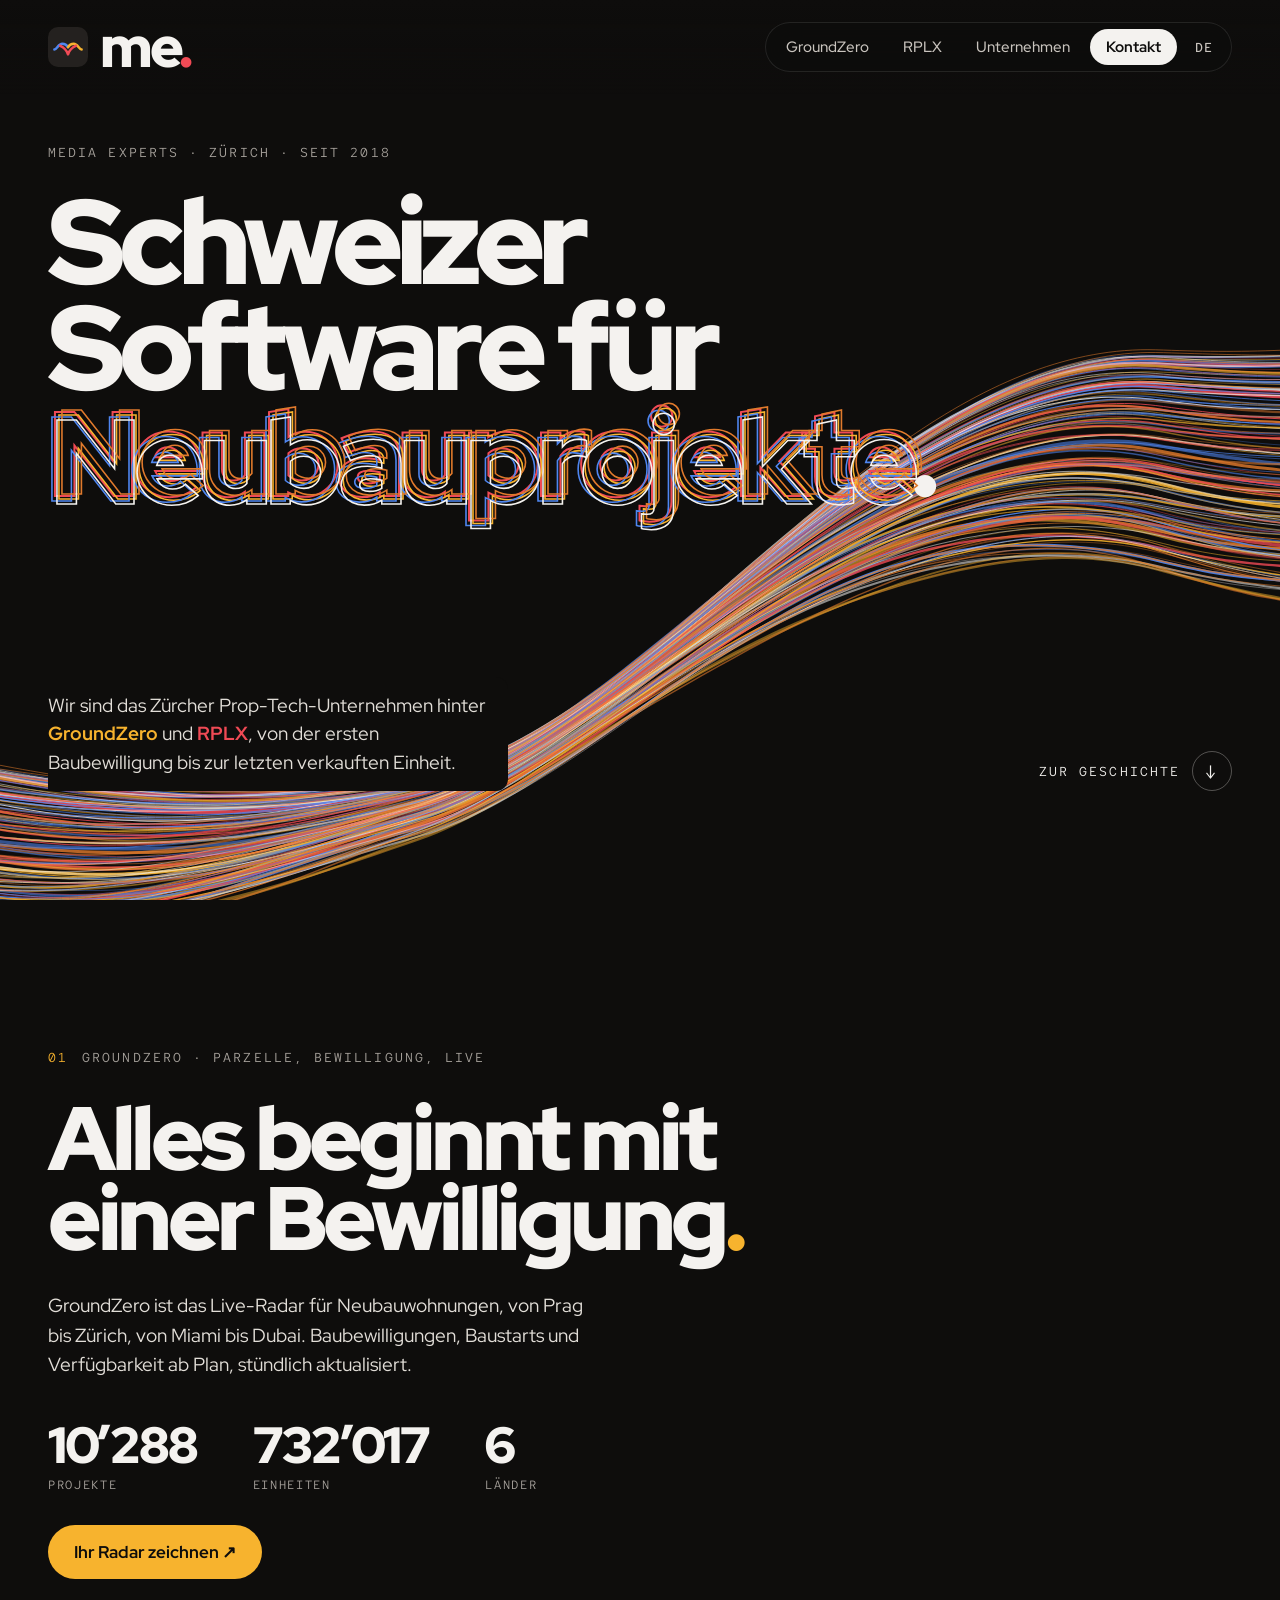
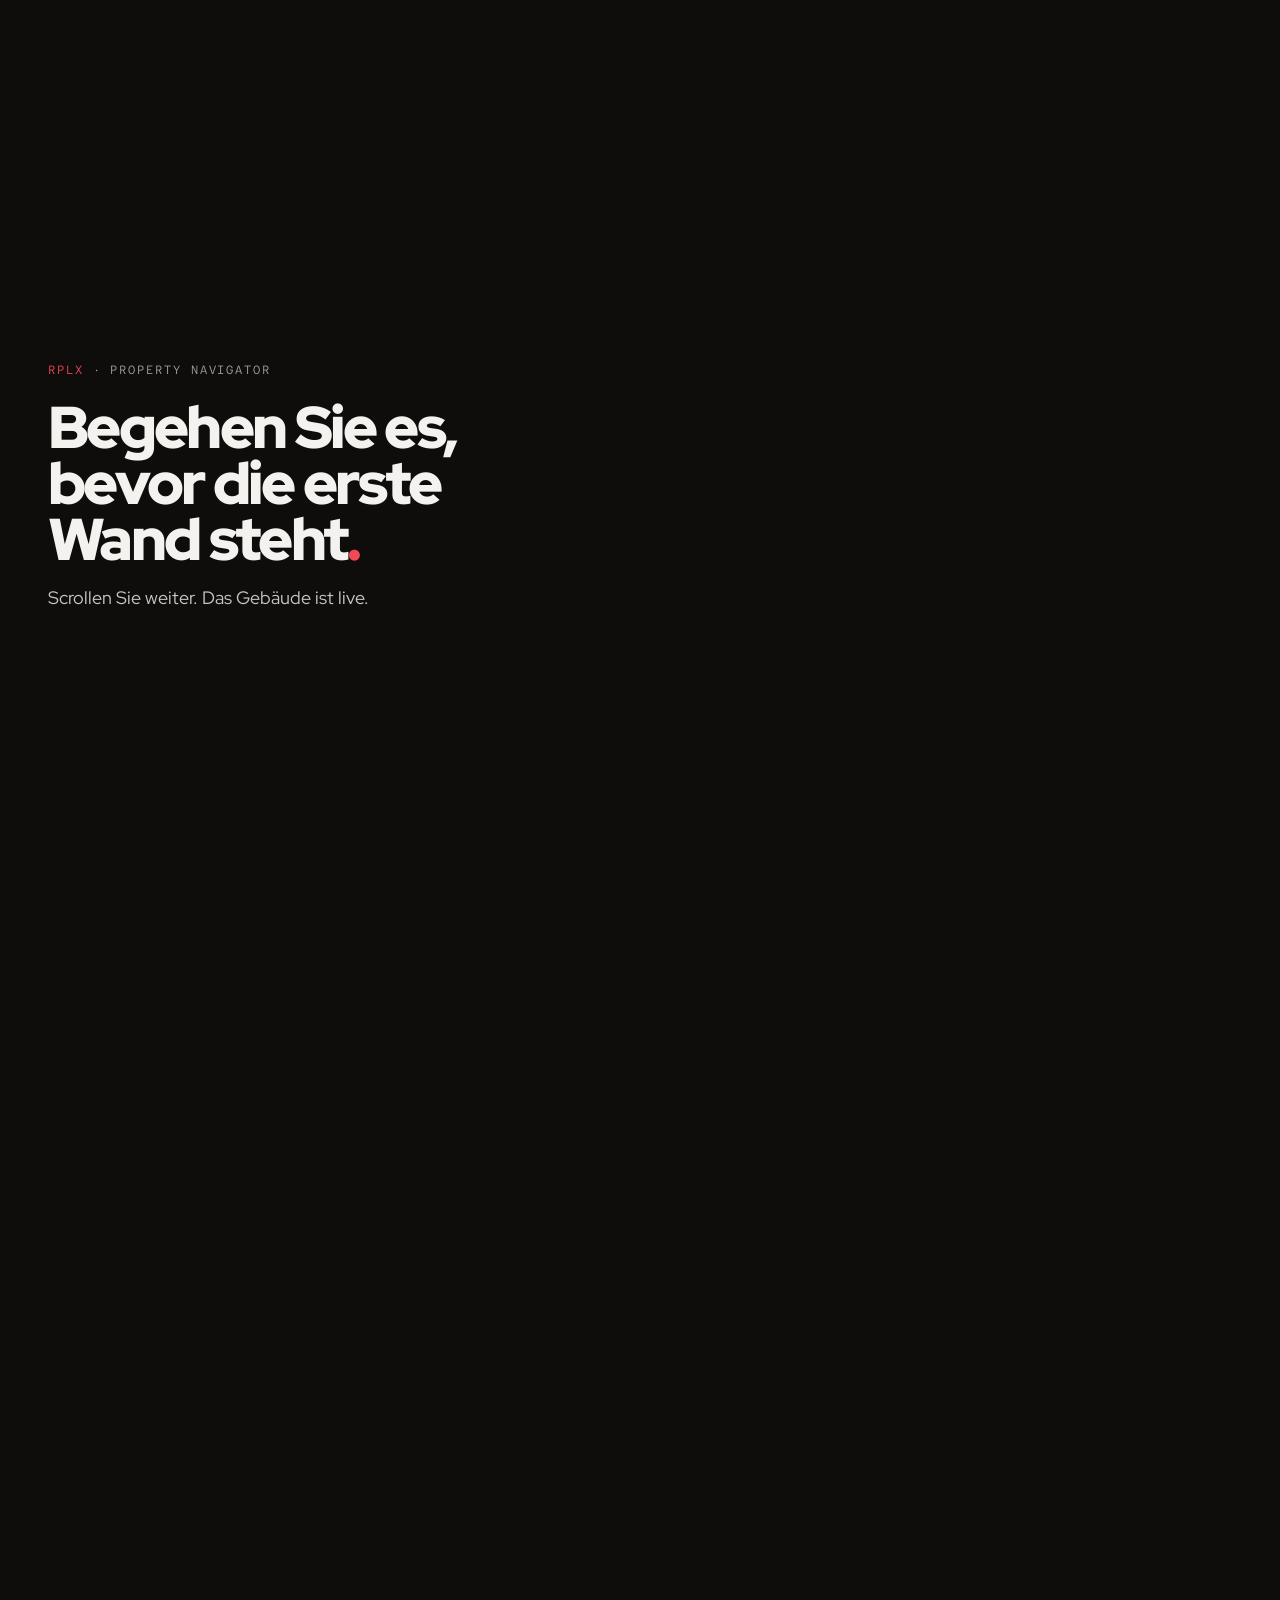
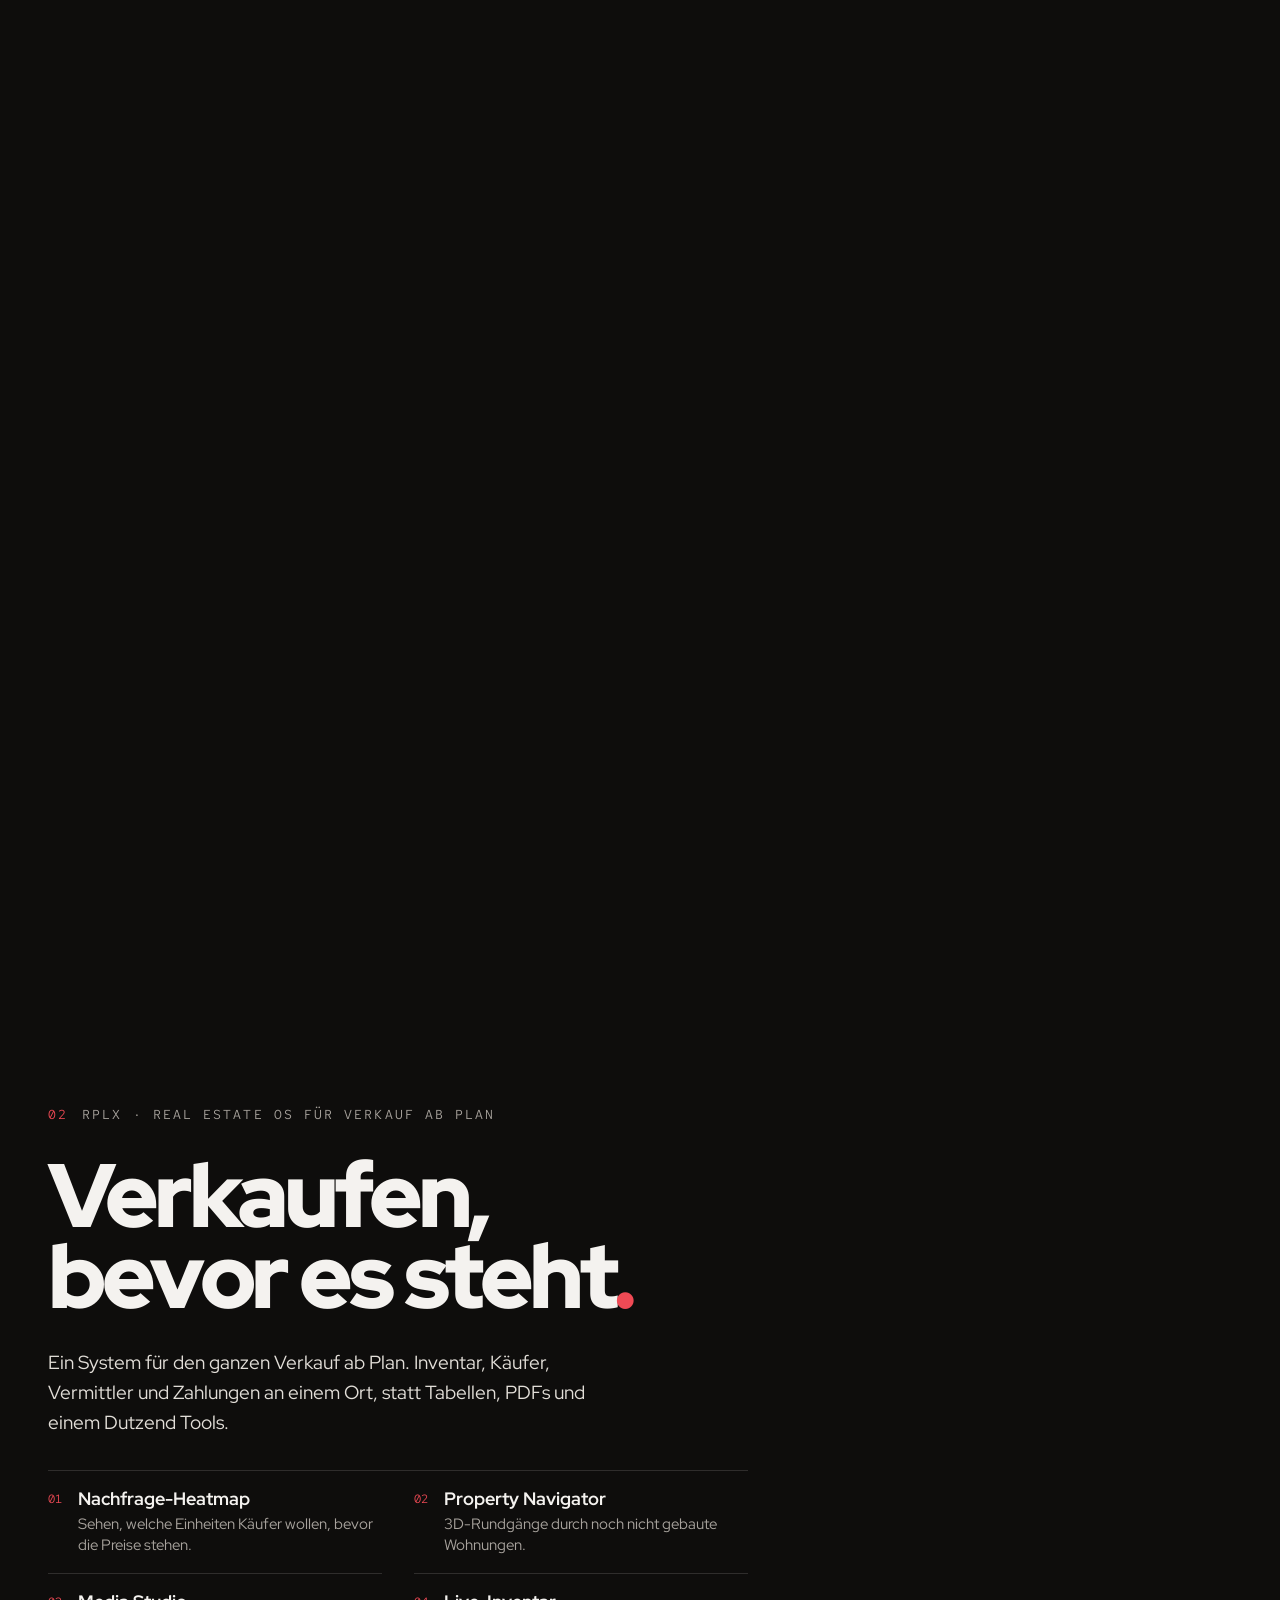
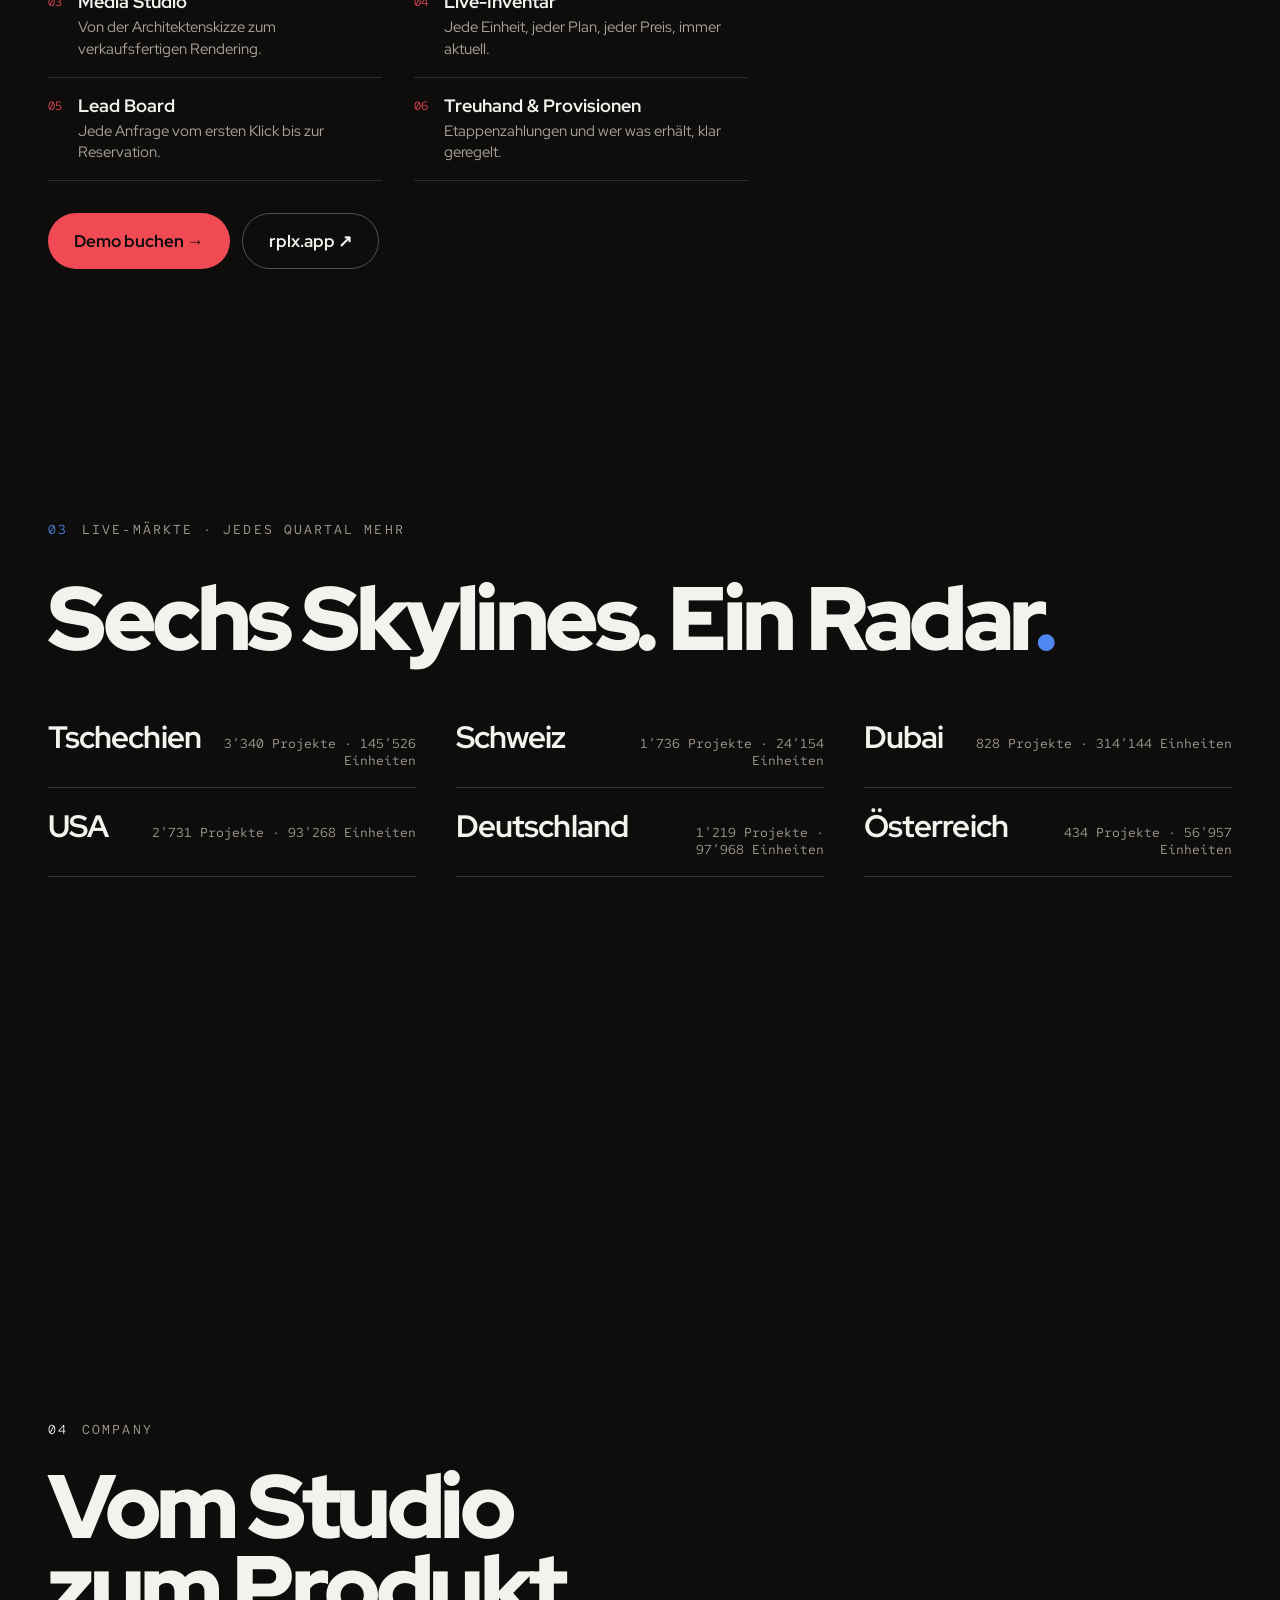
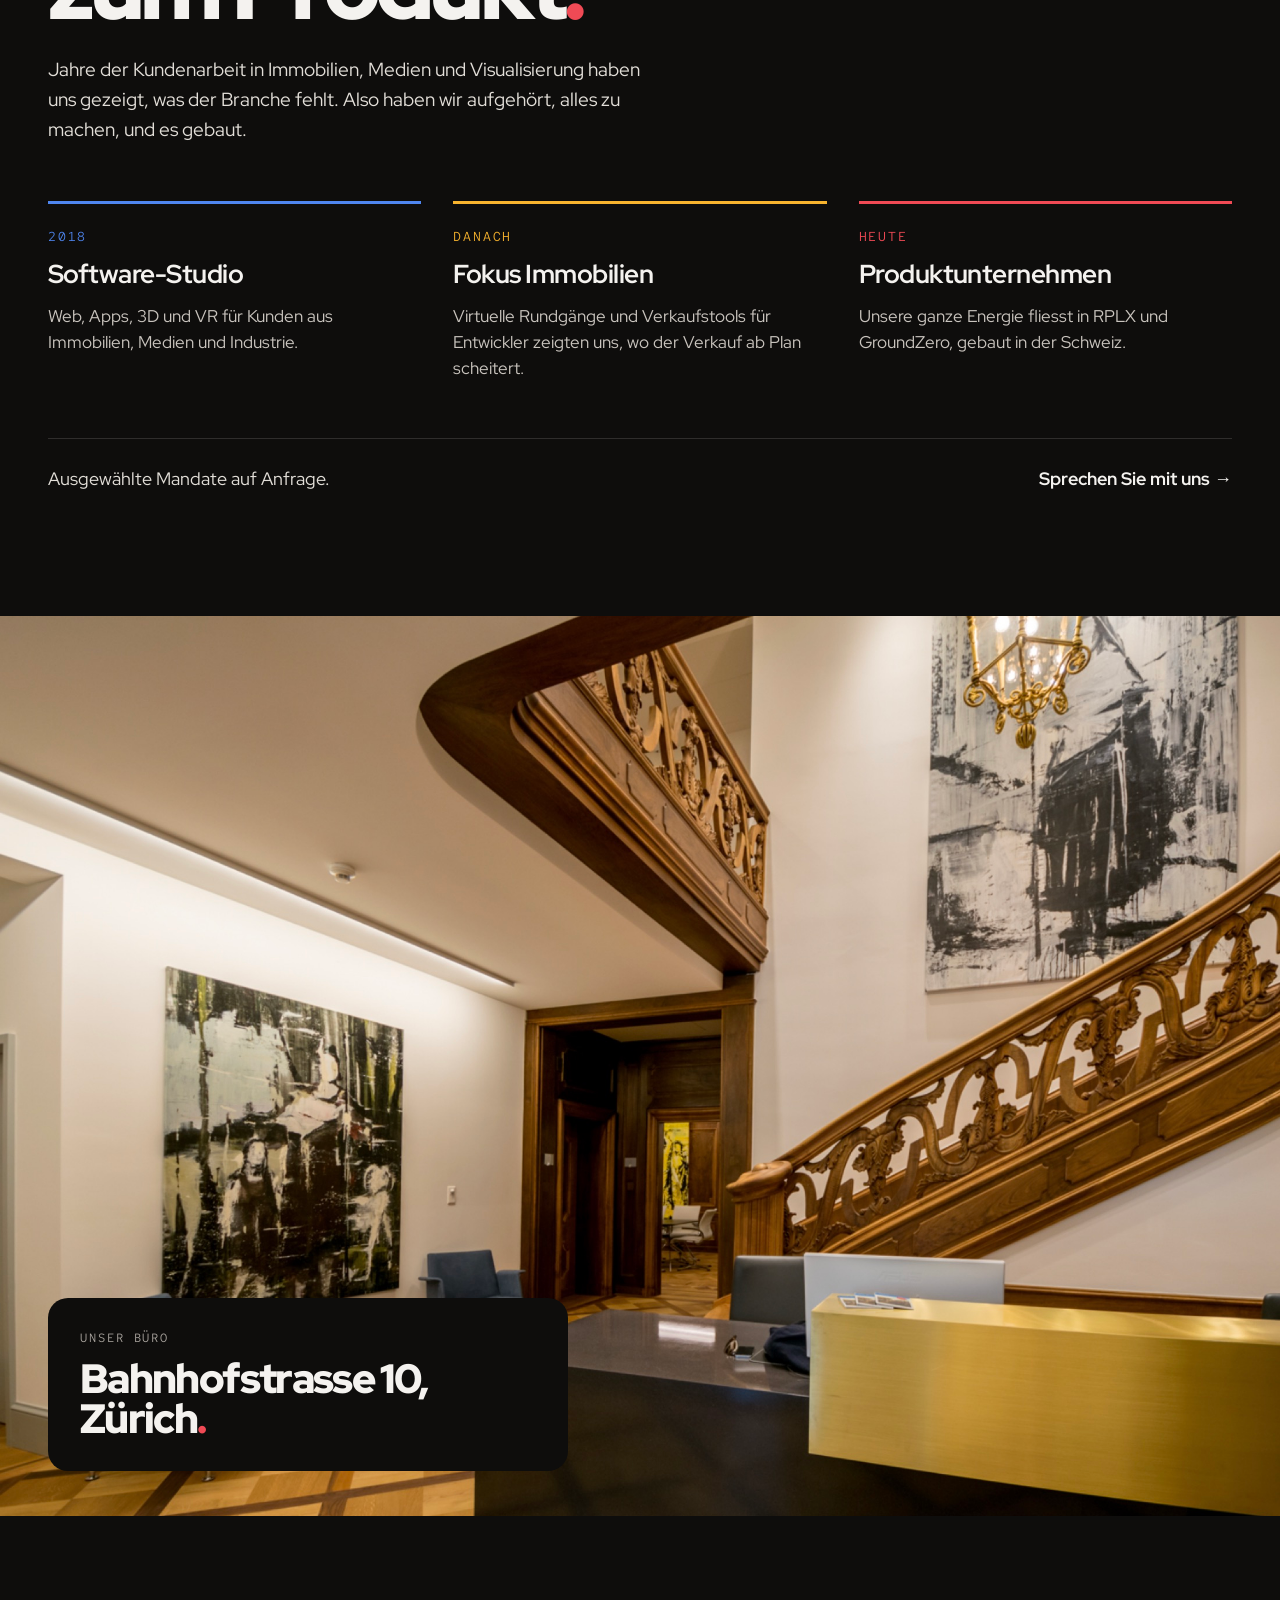
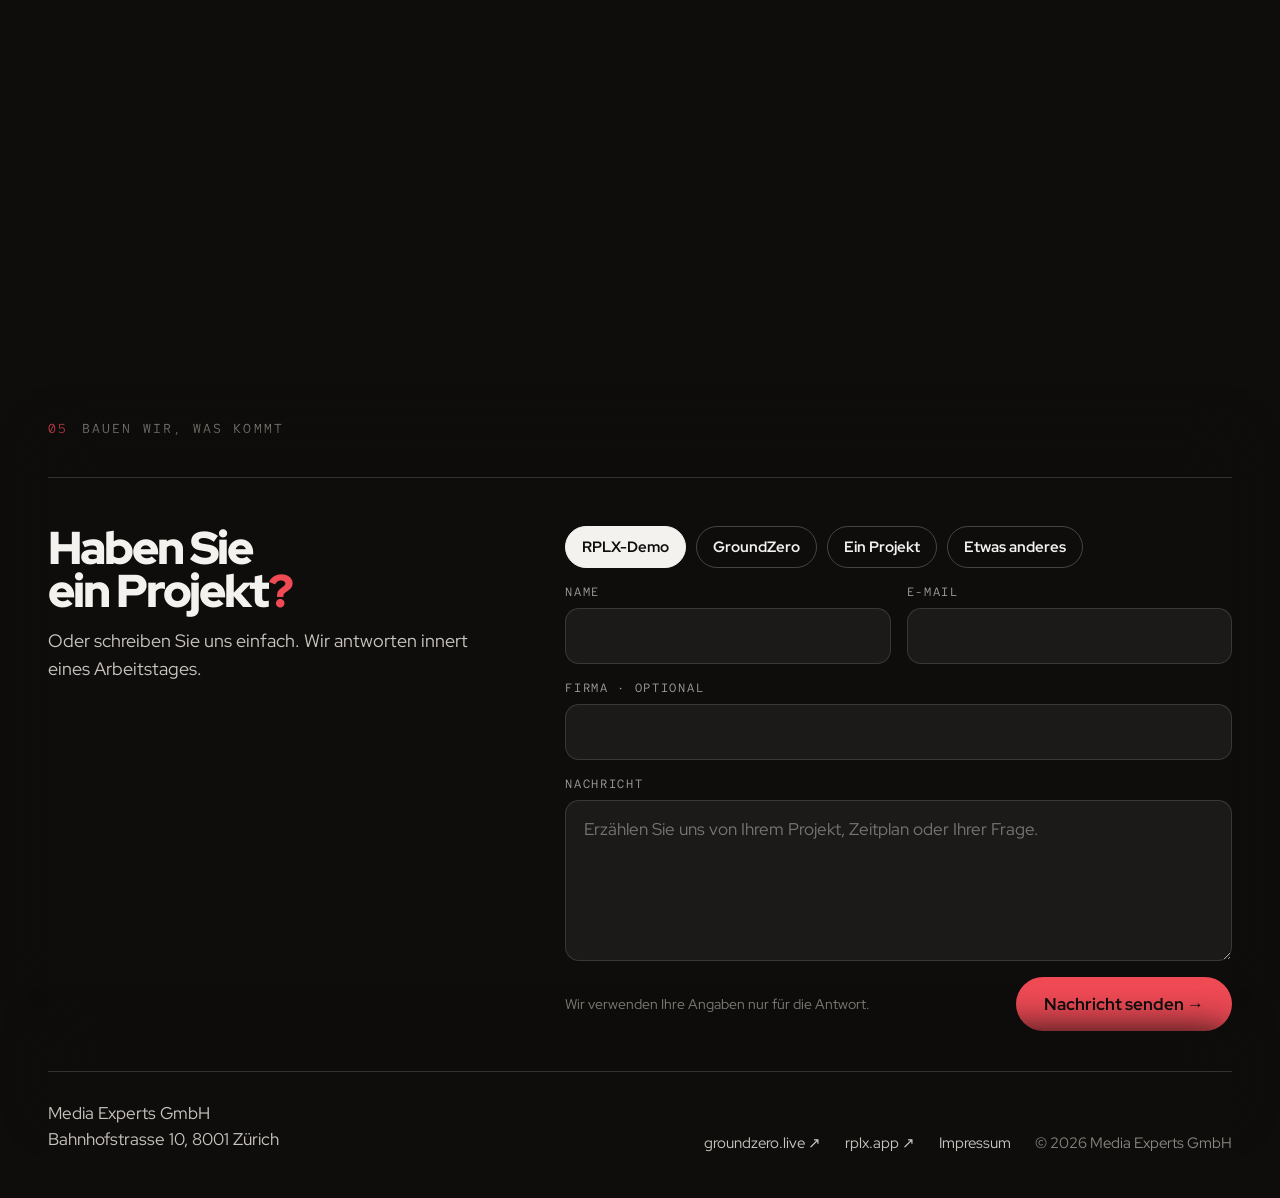
==== commit 3073558c: "Contact form sends by email via contact.php The form posts to contact.php, which mails the inquiry t" ====
--- a/de/index.html
+++ b/de/index.html
@@ -45,9 +45,9 @@
 .x24:focus{border-color:#F04A55 !important}
 .x25:hover{background:#F4F2EF !important;color:#0E0D0C !important}
 </style>
-<link rel="stylesheet" href="../assets/me.css?v=4">
+<link rel="stylesheet" href="../assets/me.css?v=6">
 <script src="../assets/cinema-cables.js?v=2" defer></script>
-<script src="../assets/app.js?v=2" defer></script>
+<script src="../assets/app.js?v=3" defer></script>
 <script src="../assets/gz.js?v=3" defer></script>
 </head>
 <body>
@@ -312,7 +312,6 @@
 <section id="contact" data-cable="logo" data-dim="1" data-chapter="05" data-name="KONTAKT" style="min-height:100vh;display:flex;flex-direction:column;justify-content:flex-end;gap:40px;padding:clamp(120px,14vh,160px) clamp(20px,4vw,48px) clamp(32px,5vh,56px);max-width:1440px;margin:0 auto">
 <div style="display:flex;flex-direction:column;gap:20px;padding-top:42vh">
 <div style="display:flex;flex-wrap:wrap;align-items:center;gap:14px;font-family:'Red Hat Mono',monospace;font-size:13px;letter-spacing:.16em;color:#A8A39D"><span style="color:#F04A55">05</span>BAUEN WIR, WAS KOMMT</div>
-<a href="mailto:info@mediaexperts.ch" style="font-weight:900;font-size:clamp(40px,8.4vw,148px);line-height:.92;letter-spacing:-.055em;color:#F4F2EF;overflow-wrap:anywhere" class="x19">info@mediaexperts.ch</a>
 </div>
 <div style="display:flex;flex-wrap:wrap;gap:40px 64px;border-top:1px solid rgba(244,242,239,.16);padding-top:48px">
 <div style="flex:1 1 320px;display:flex;flex-direction:column;gap:14px;min-width:0">
@@ -323,12 +322,15 @@
 <div style="flex:1.4 1 480px;min-width:0;background:#1B1A18;border-radius:24px;padding:clamp(24px,3vw,40px);display:flex;flex-direction:column;align-items:flex-start;gap:14px">
 <div style="width:52px;height:52px;border-radius:50%;background:#F04A55;color:#0E0D0C;display:flex;align-items:center;justify-content:center;font-size:26px;font-weight:900">✓</div>
 <div style="font-weight:900;font-size:30px;letter-spacing:-.03em">Danke, <span id="sent-name"></span>.</div>
-<p style="margin:0;font-size:17px;line-height:1.55;color:#C9C4BE">Ihr E-Mail-Programm sollte sich mit Ihrer Nachricht geöffnet haben. Falls nicht, schreiben Sie an info@mediaexperts.ch.</p>
+<p id="sent-ok" style="margin:0;font-size:17px;line-height:1.55;color:#C9C4BE">Ihre Nachricht ist unterwegs zu unserem Team. Wir haben Ihnen eine Bestätigung per E-Mail geschickt.</p>
+<p id="sent-mail" hidden style="margin:0;font-size:17px;line-height:1.55;color:#C9C4BE">Ihr E-Mail-Programm sollte sich mit Ihrer Nachricht geöffnet haben. Falls nicht, schreiben Sie an info@mediaexperts.ch.</p>
 <button id="reset" type="button" style="background:none;border:none;padding:0;color:#F4F2EF;font:inherit;font-weight:700;font-size:16px;cursor:pointer" class="x20">Weitere Nachricht senden →</button>
 </div>
 </div>
 <div id="form-wrap" style="flex:1.4 1 480px;min-width:0;display:flex">
-<form id="msg" style="flex:1 1 auto;width:100%;min-width:0;display:flex;flex-direction:column;gap:16px">
+<form id="msg" action="/contact.php" method="post" style="flex:1 1 auto;width:100%;min-width:0;display:flex;flex-direction:column;gap:16px">
+<div aria-hidden="true" style="position:absolute;left:-9999px;width:1px;height:1px;overflow:hidden"><input name="website" tabindex="-1" autocomplete="off"></div>
+<input type="hidden" name="t" id="form-t">
 <div style="display:flex;flex-wrap:wrap;gap:10px">
 <button type="button" class="topic" data-i="0" aria-pressed="true" style="padding:10px 16px;border-radius:999px;border:1px solid #F4F2EF;background:#F4F2EF;color:#0E0D0C;font:inherit;font-weight:700;font-size:15px;cursor:pointer">RPLX-Demo</button>
 <button type="button" class="topic" data-i="1" aria-pressed="false" style="padding:10px 16px;border-radius:999px;border:1px solid rgba(244,242,239,.24);background:transparent;color:#F4F2EF;font:inherit;font-weight:700;font-size:15px;cursor:pointer">GroundZero</button>
--- a/assets/me.css
+++ b/assets/me.css
@@ -65,8 +65,6 @@
 
 @media (max-width: 720px) {
   /* contact: email on one line, solid panels so the cable logo stays behind */
-  #contact a[href="mailto:info@mediaexperts.ch"]:not([href*="subject"]) { font-size: 8.2vw !important; overflow-wrap: normal !important; white-space: nowrap; }
-  #contact > div:nth-of-type(2), #contact > div:nth-of-type(3) { position: relative; background: #0E0D0C; box-shadow: 0 -40px 40px #0E0D0C; }
   /* markets: name above figures */
   section[data-cable="skyline"] a { flex-direction: column; align-items: flex-start !important; gap: 4px !important; }
   section[data-cable="skyline"] a > span:last-child { text-align: left !important; }
@@ -88,3 +86,6 @@
 
 /* French/Italian headline phrases are two words: let them wrap on phones */
 @media (max-width: 720px) { html[lang^="fr"] h1 span, html[lang^="it"] h1 span { white-space: normal !important; } }
+
+/* contact: solid panels so the cable logo stays behind the form at every size */
+#contact > div:nth-of-type(2), #contact > div:nth-of-type(3) { position: relative; background: #0E0D0C; box-shadow: 0 -40px 40px #0E0D0C; }
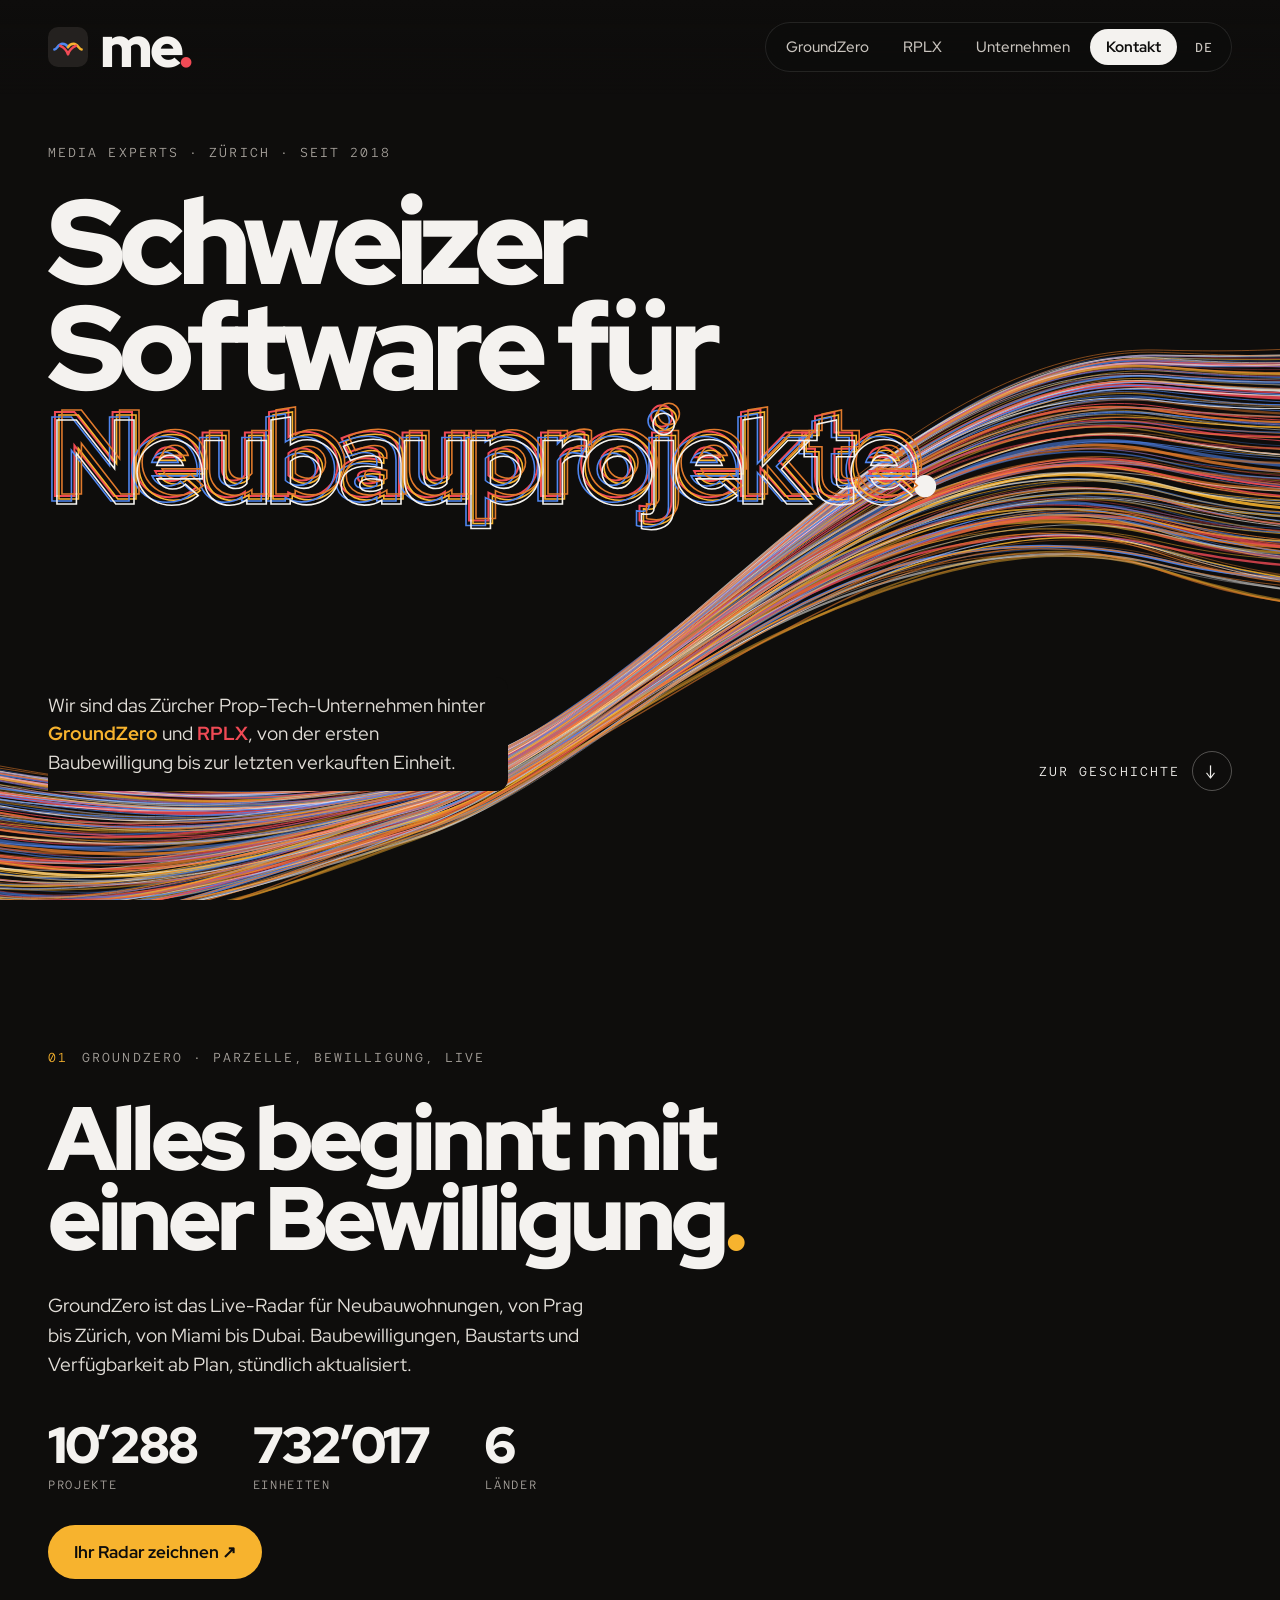
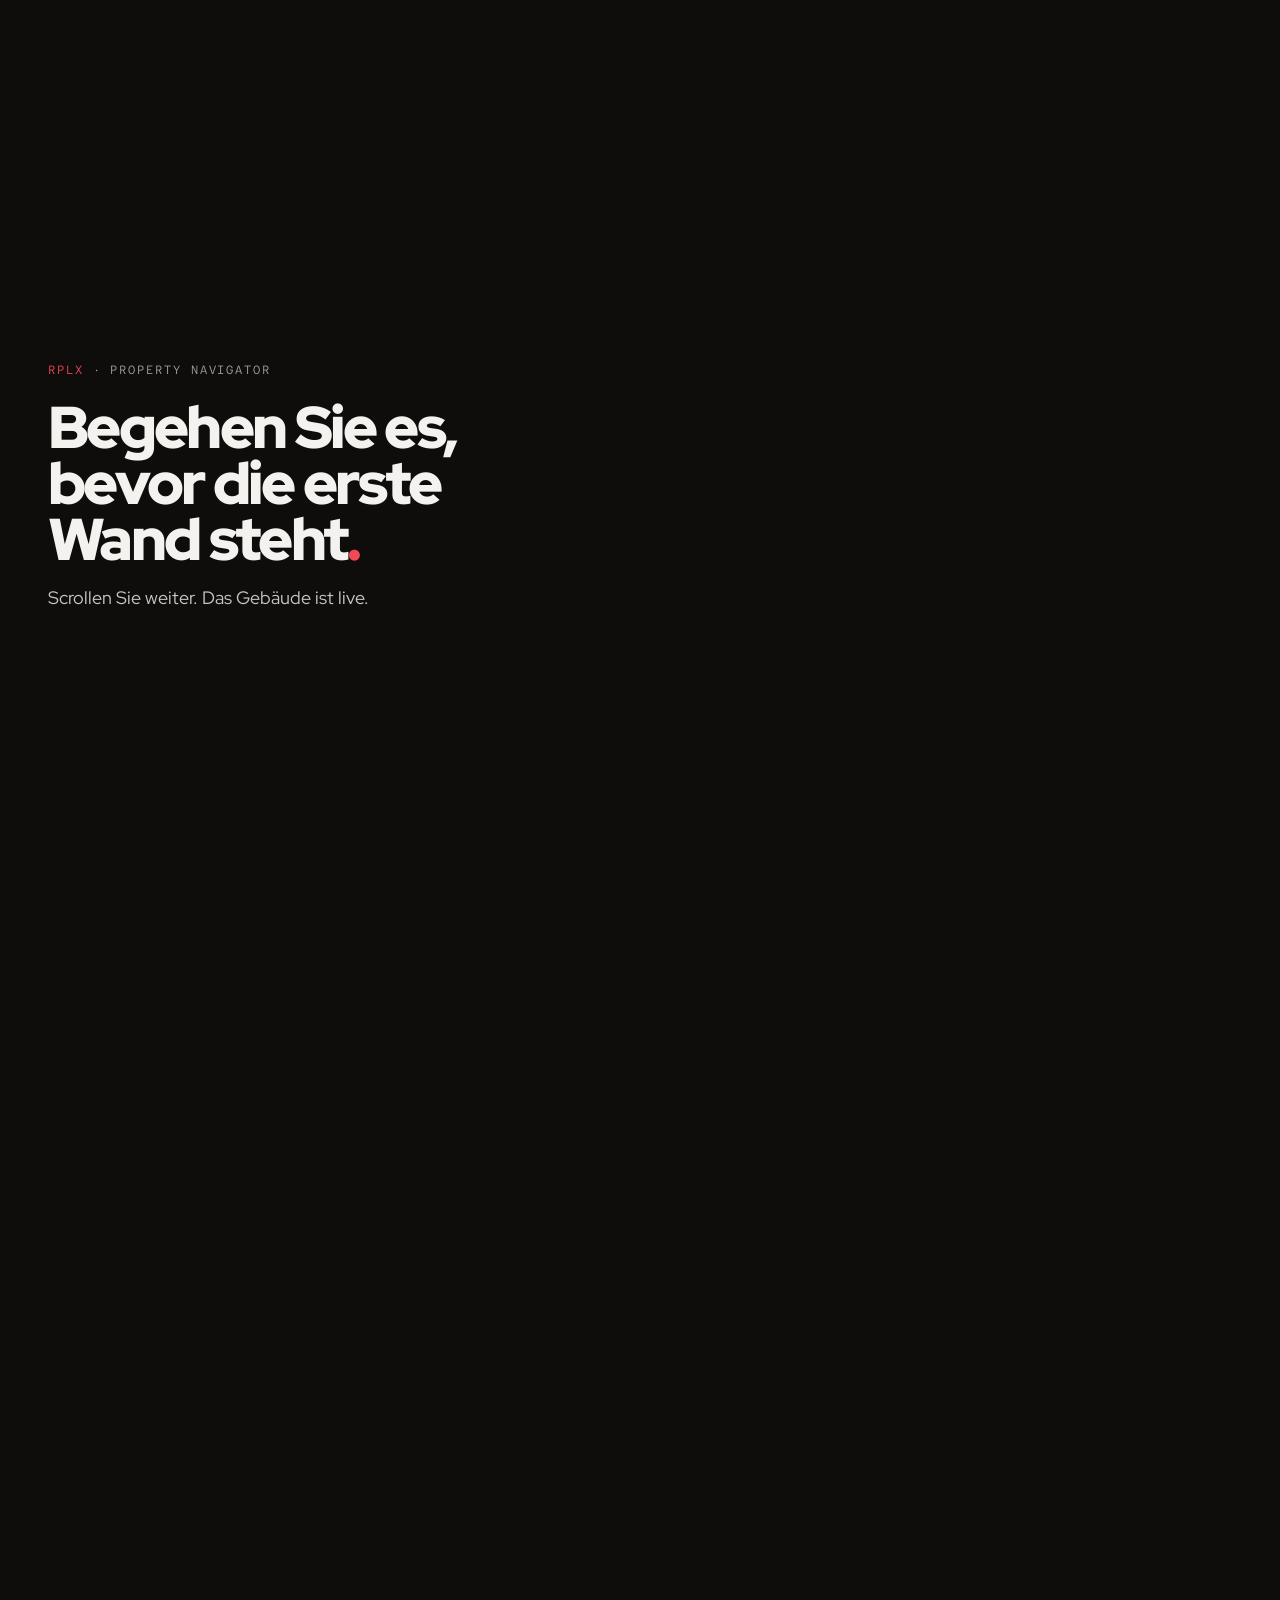
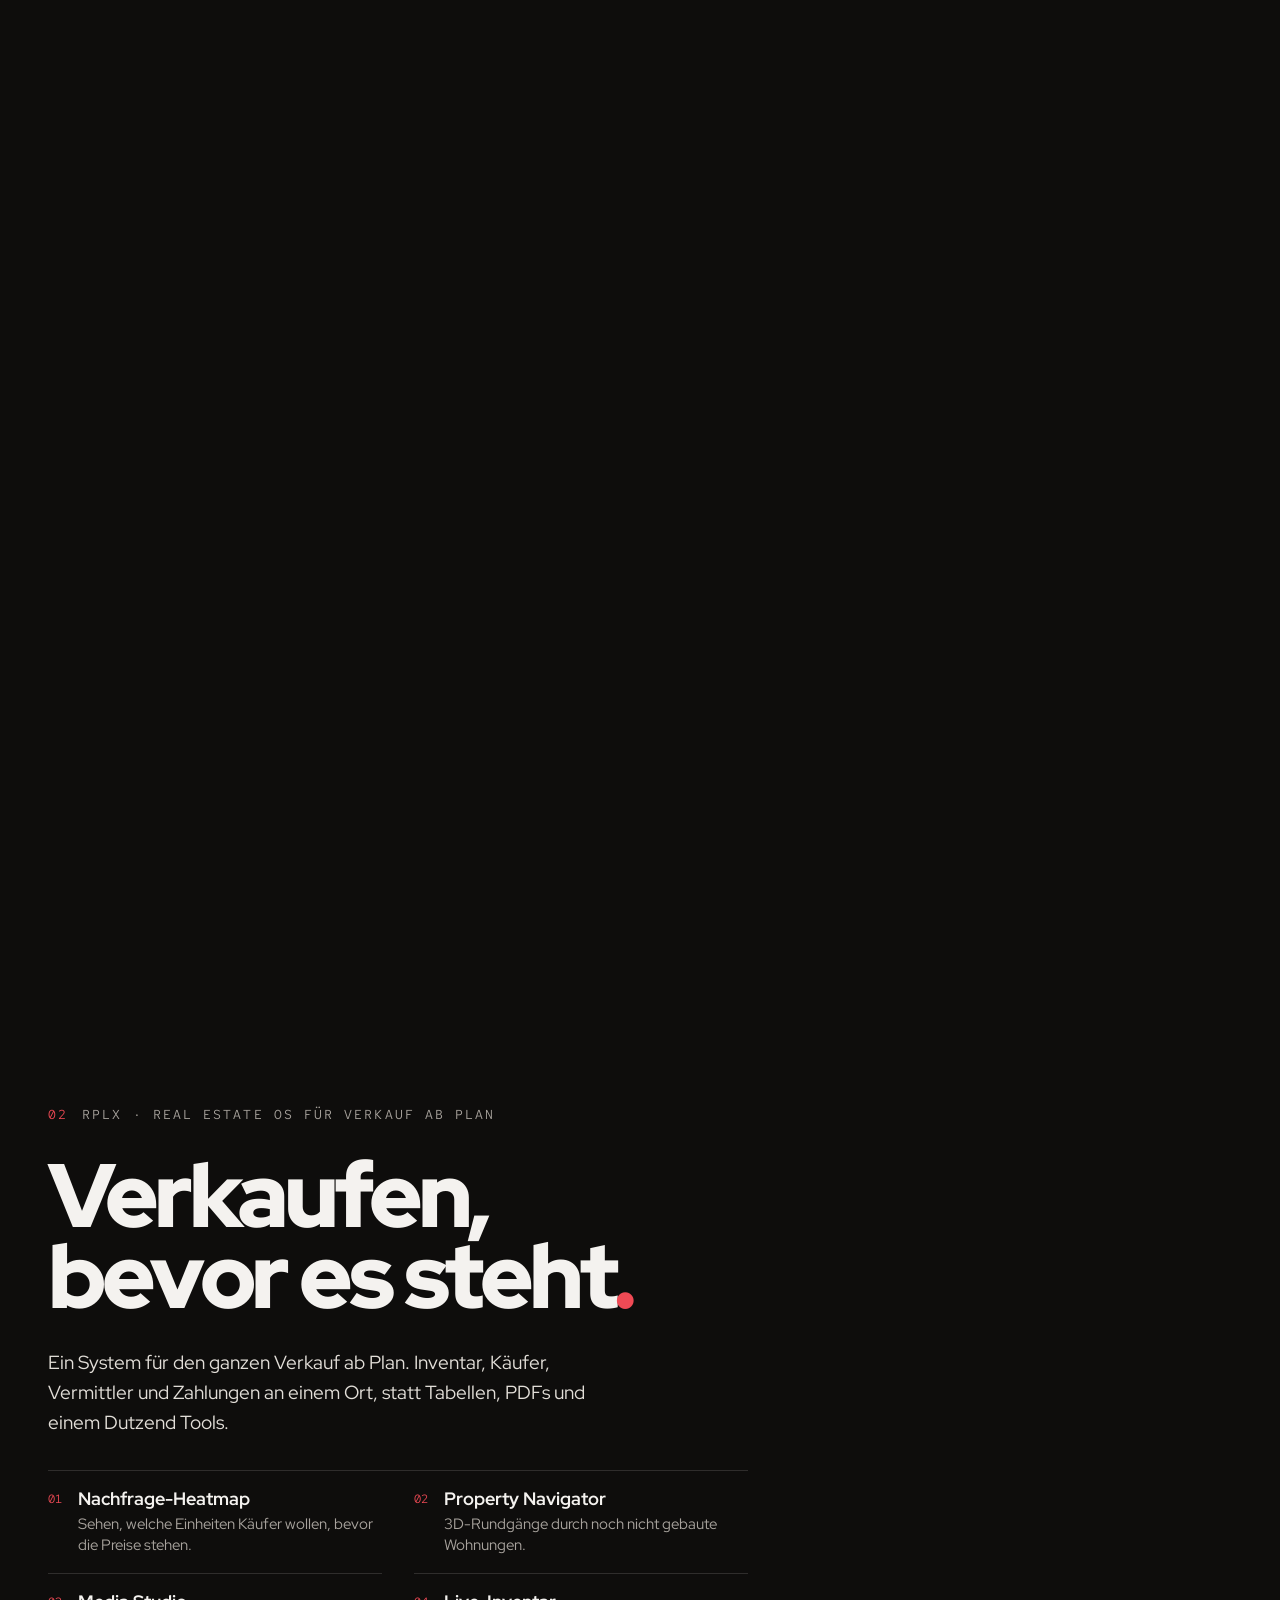
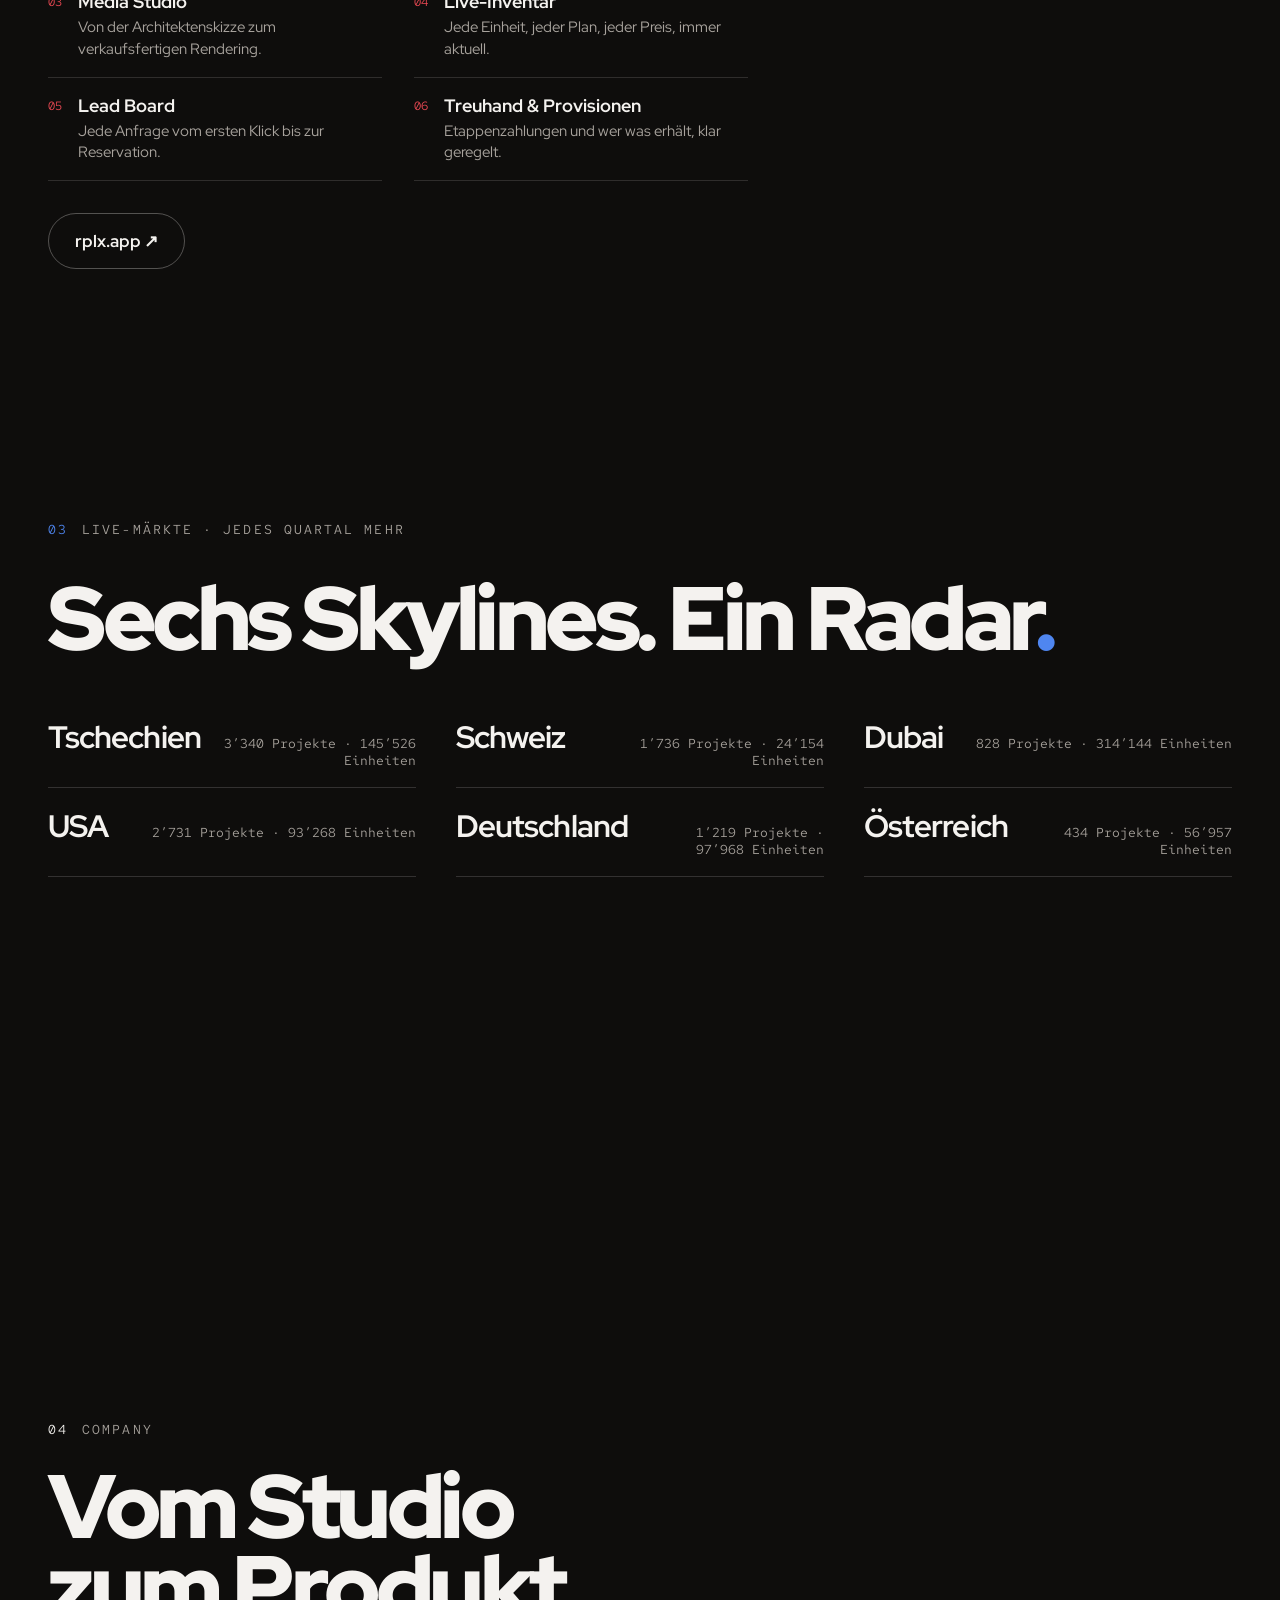
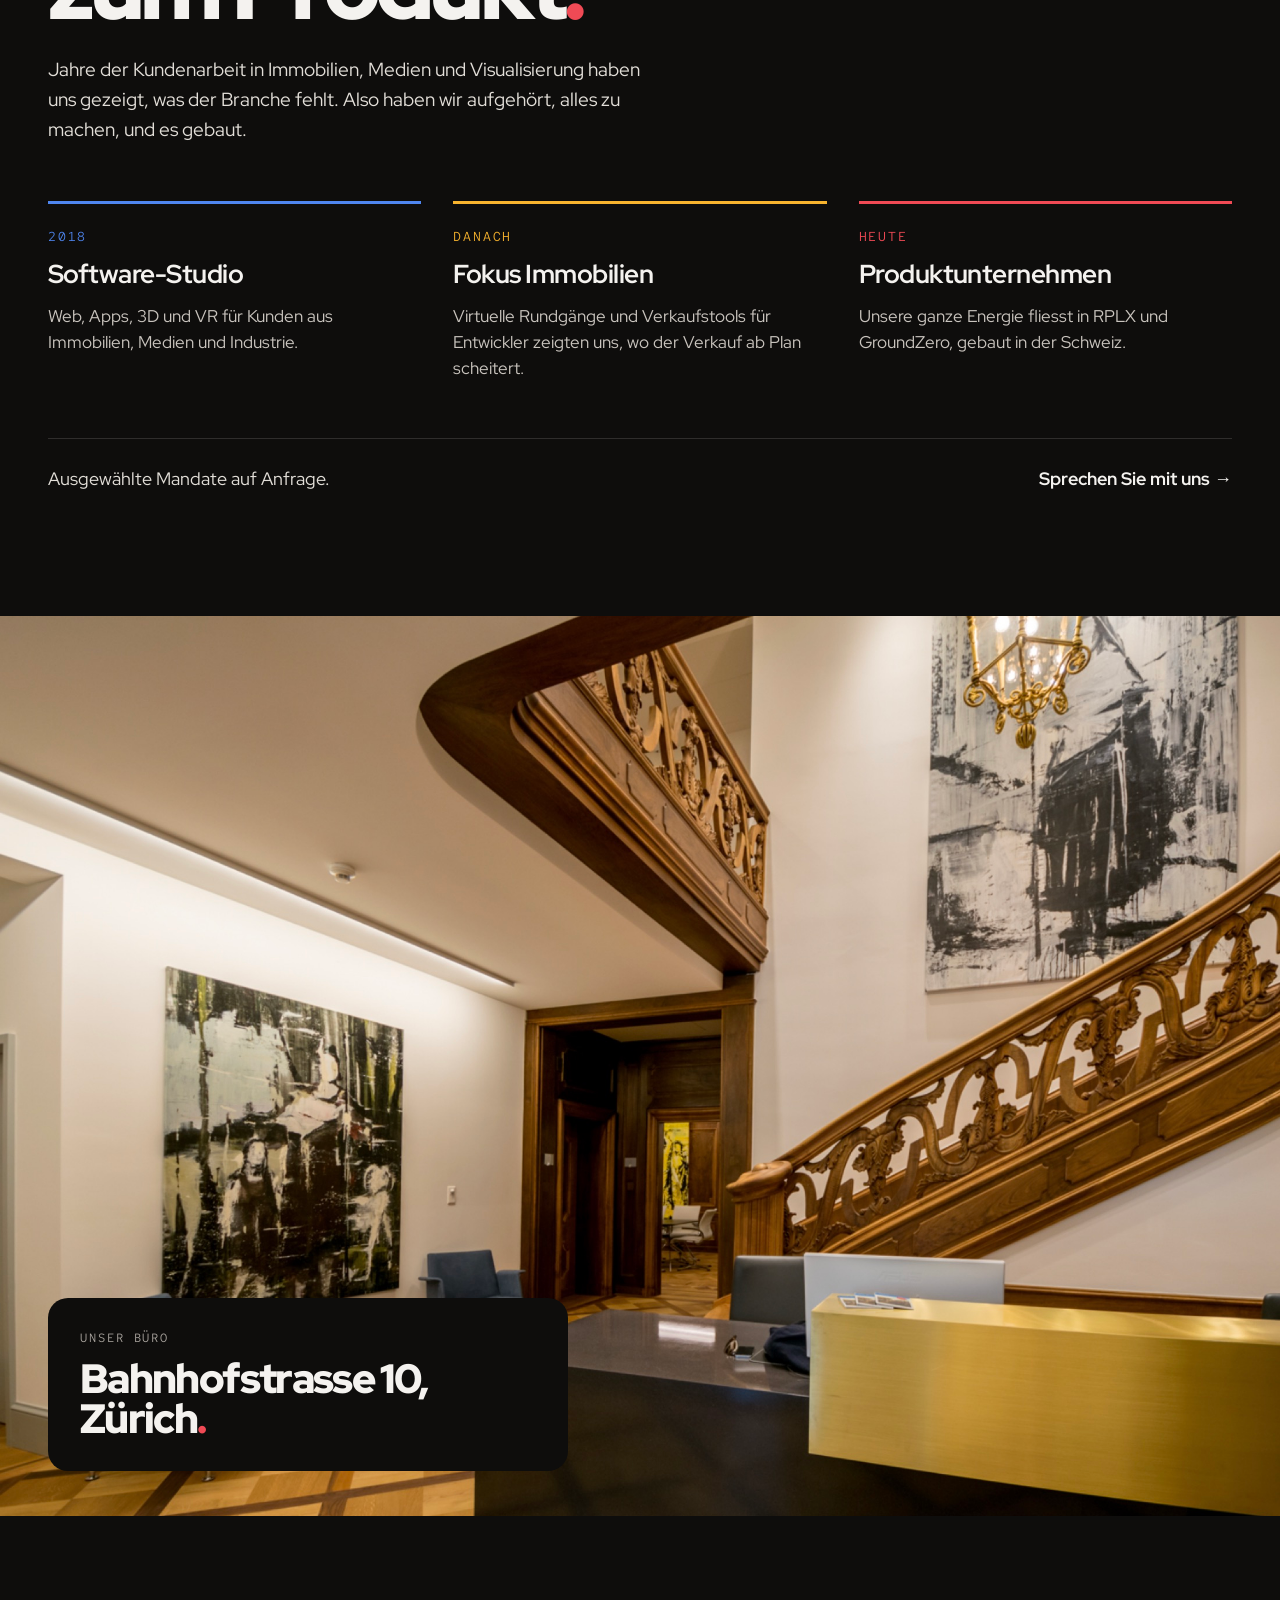
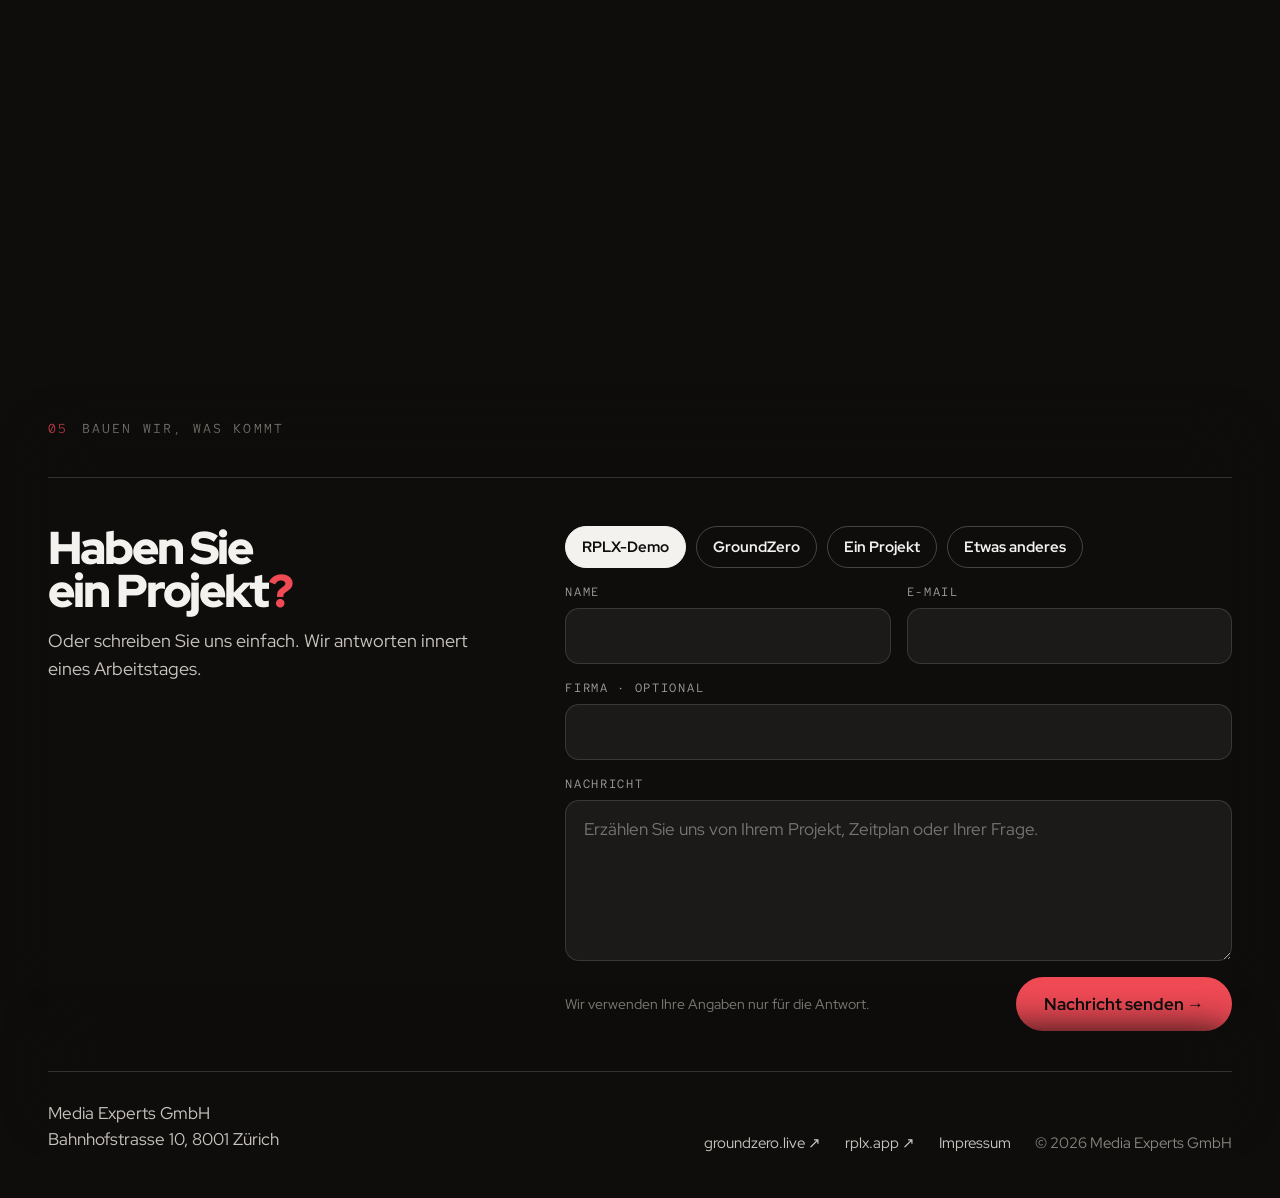
==== commit 24b67655: "Remove the Book a demo buttons Co-Authored-By: Claude Opus 5.5 <noreply@anthropic.com>" ====
--- a/de/index.html
+++ b/de/index.html
@@ -207,7 +207,6 @@
 <div style="width:56px;height:56px;border-radius:50%;background:#F04A55;color:#0E0D0C;display:flex;align-items:center;justify-content:center;font-size:28px;font-weight:900">✓</div>
 <div style="font-weight:900;font-size:28px;letter-spacing:-.03em;line-height:1.05"><span class="u-id">A-4.02</span> ist für Anna reserviert.</div>
 <div style="font-size:15px;line-height:1.5;color:#C9C4BE">Noch ist nichts gebaut. Der Verkauf schon.</div>
-<a href="mailto:info@mediaexperts.ch?subject=RPLX%20demo" style="display:flex;align-items:center;gap:10px;background:#F04A55;color:#0E0D0C;padding:12px 20px;border-radius:999px;font-weight:700;font-size:15px" class="x9">Demo buchen →</a>
 </div>
 </div>
 </div>
@@ -247,7 +246,6 @@
 </div>
 </div>
 <div style="display:flex;flex-wrap:wrap;gap:12px">
-<a href="mailto:info@mediaexperts.ch?subject=RPLX%20demo" style="display:flex;align-items:center;gap:10px;background:#F04A55;color:#0E0D0C;padding:16px 26px;border-radius:999px;font-weight:700;font-size:17px" class="x10">Demo buchen →</a>
 <a href="https://www.rplx.app" target="_blank" rel="noopener" style="display:flex;align-items:center;padding:16px 26px;border-radius:999px;font-weight:700;font-size:17px;border:1px solid rgba(244,242,239,.3);color:#F4F2EF" class="x11">rplx.app ↗</a>
 </div>
 </div>
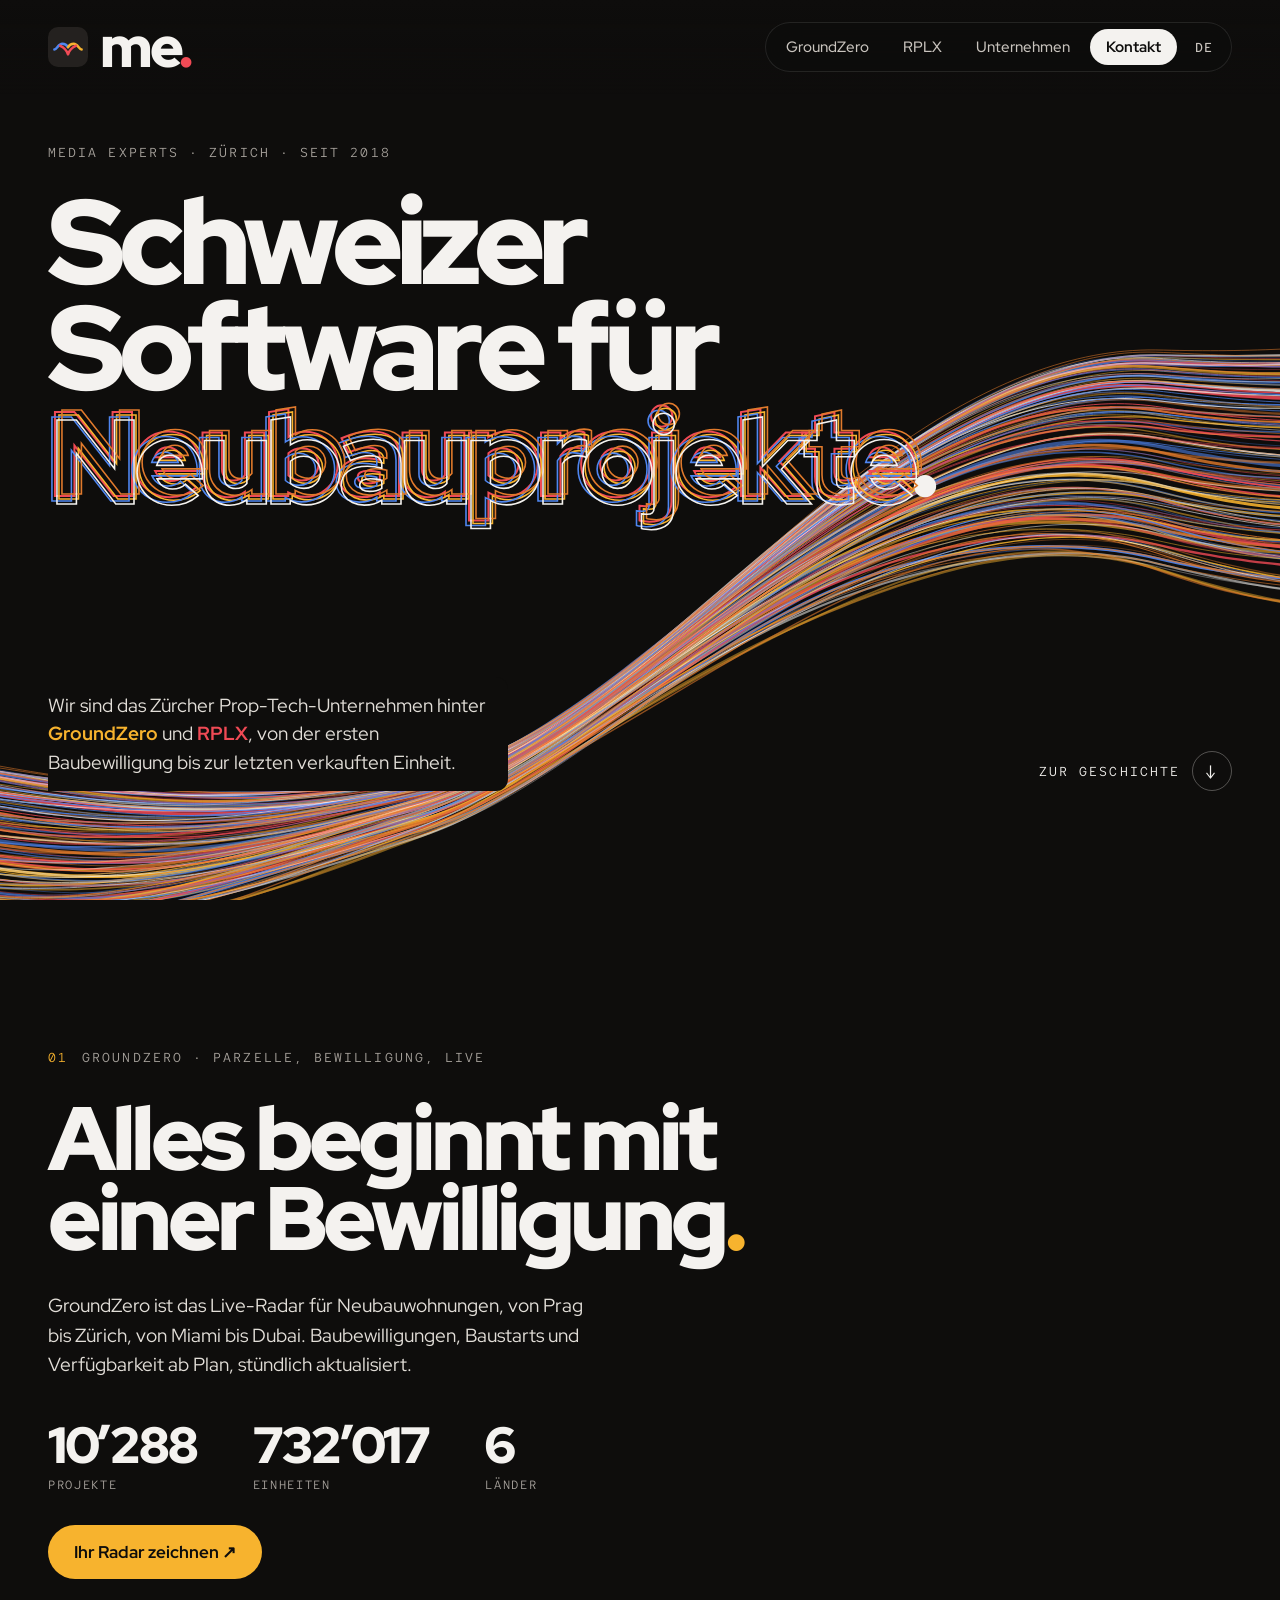
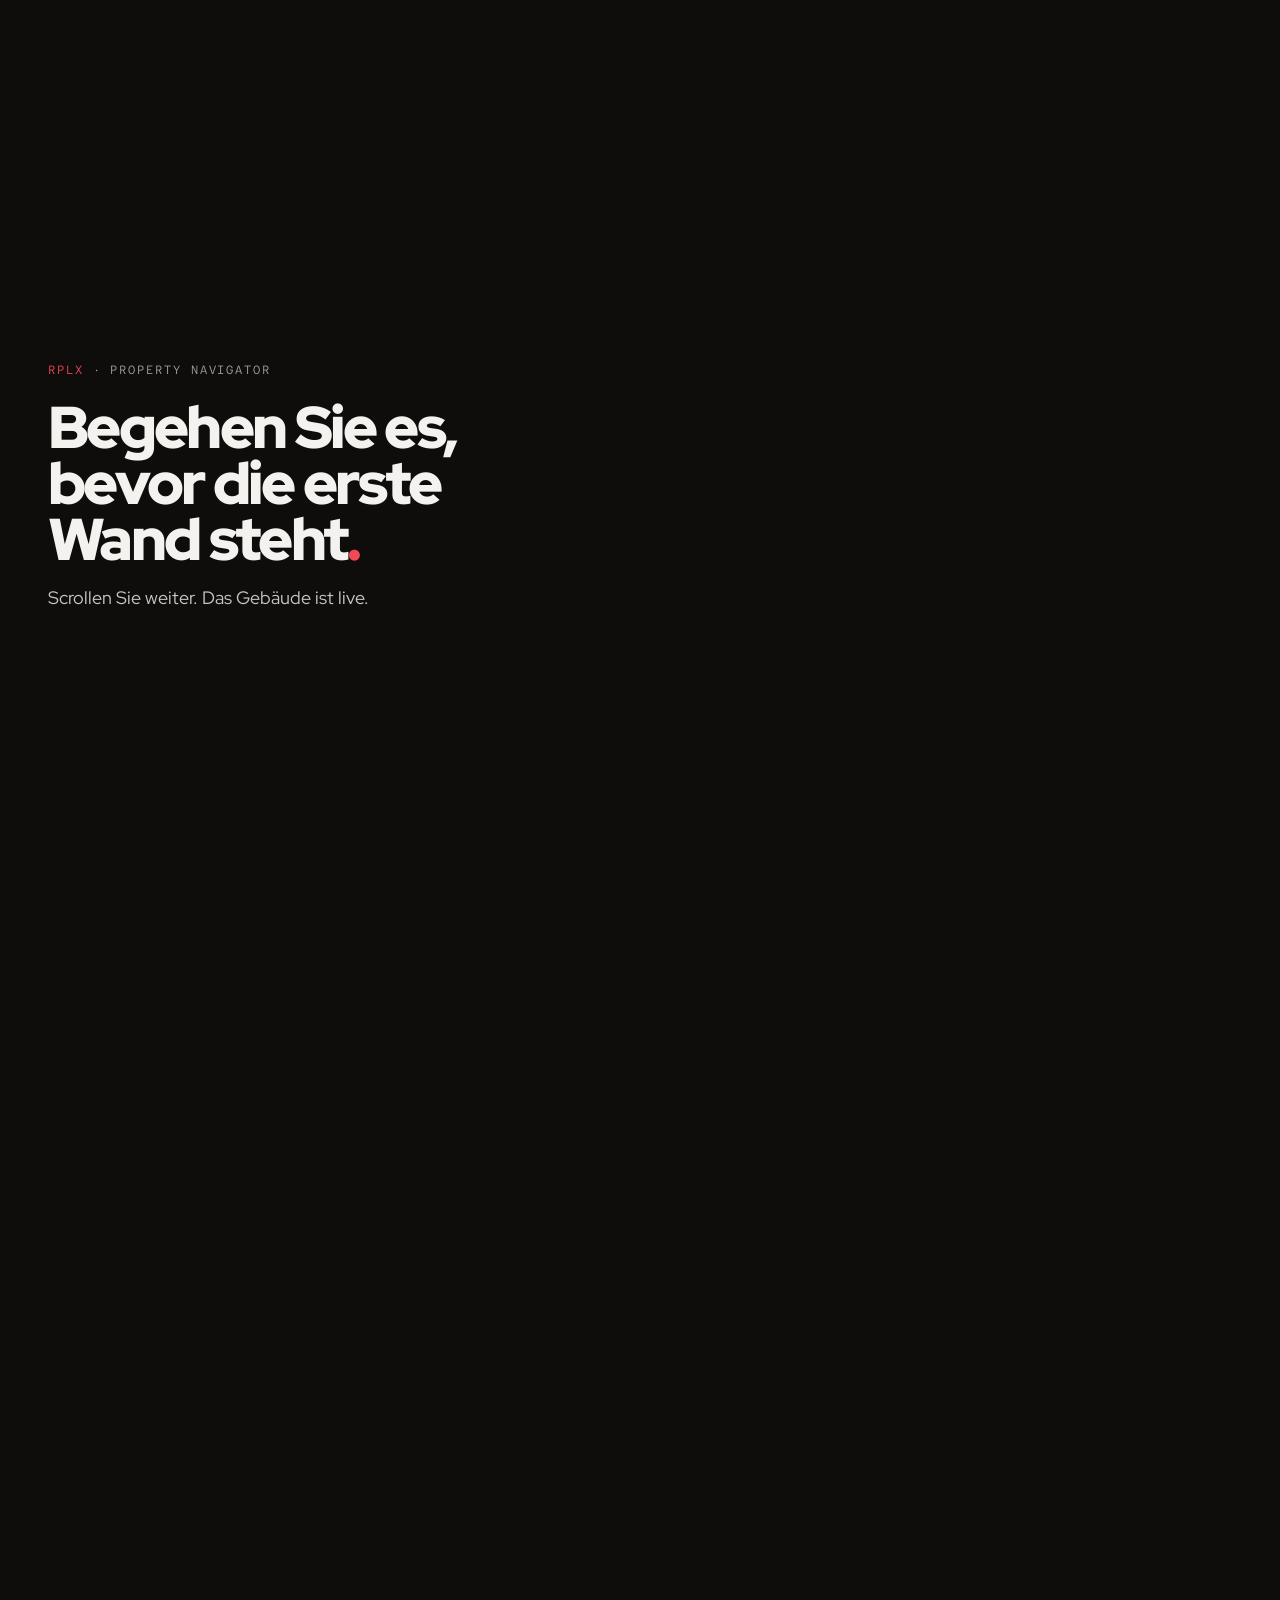
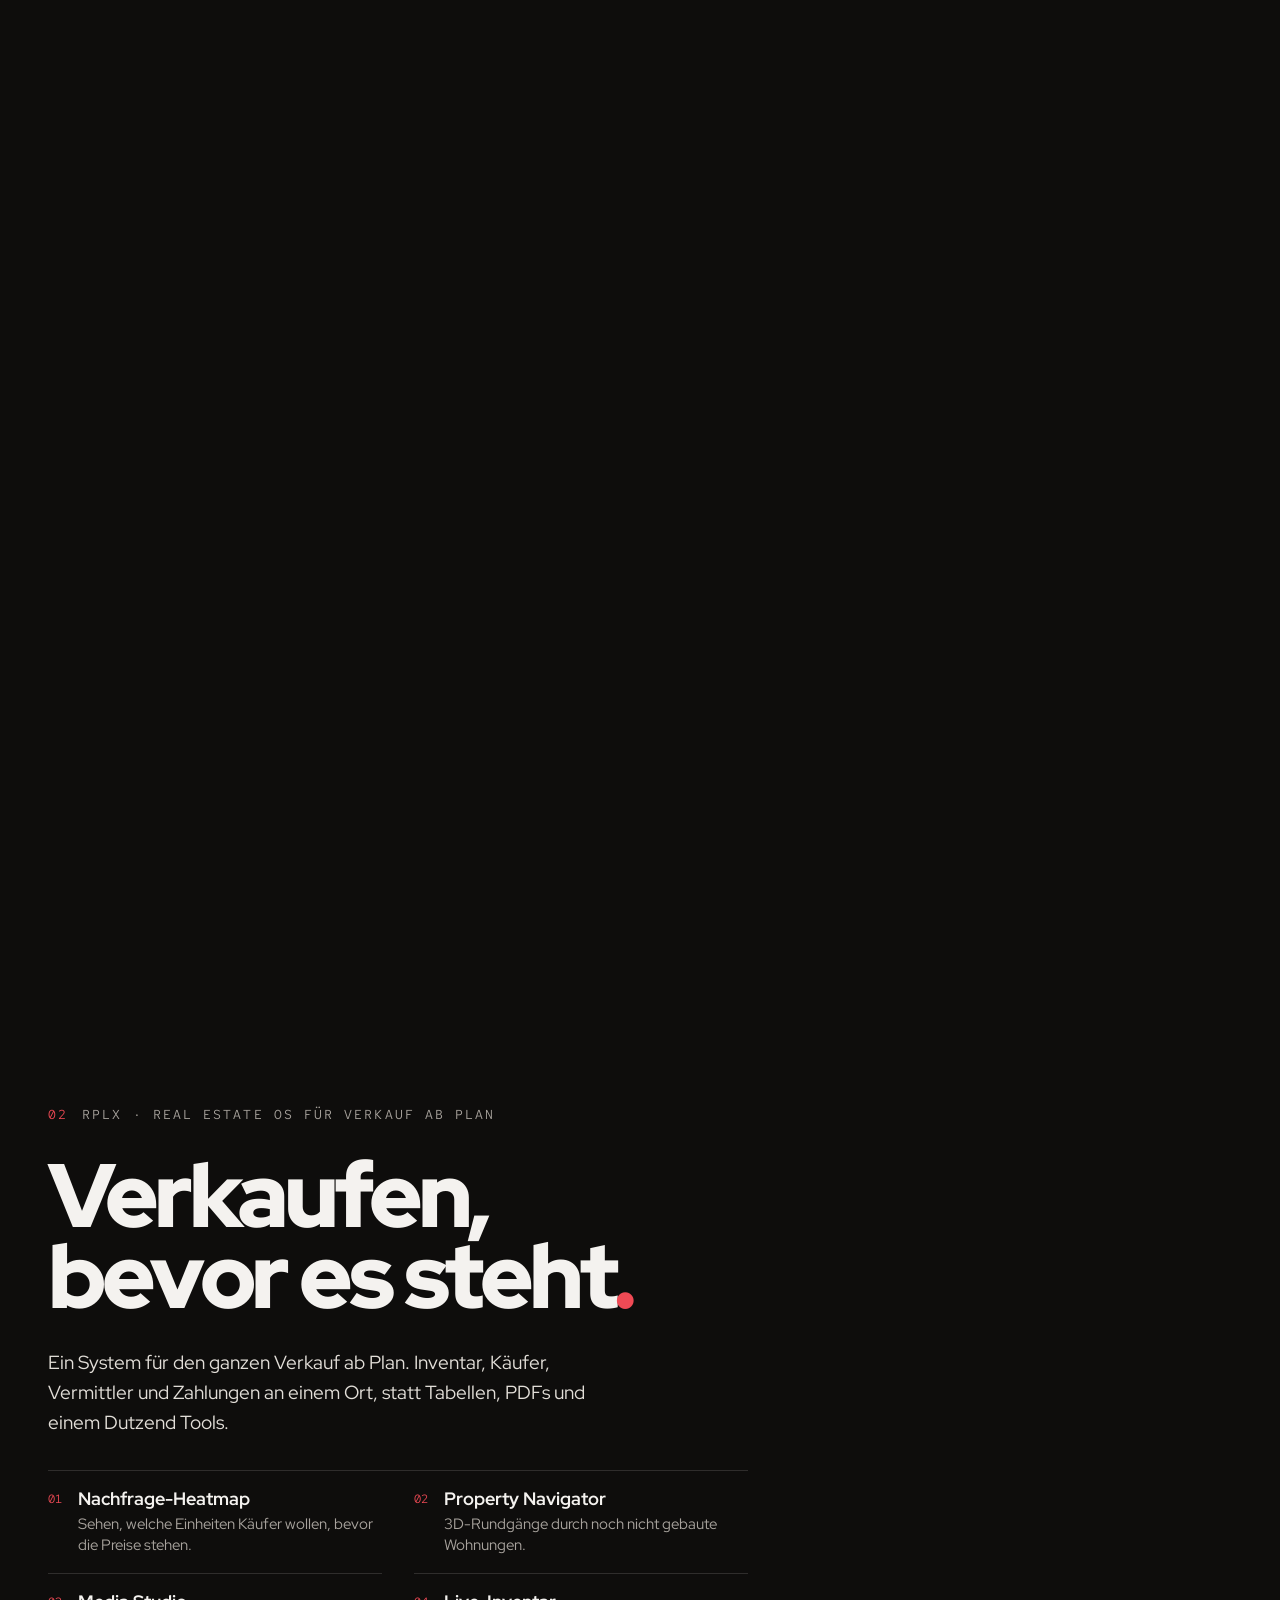
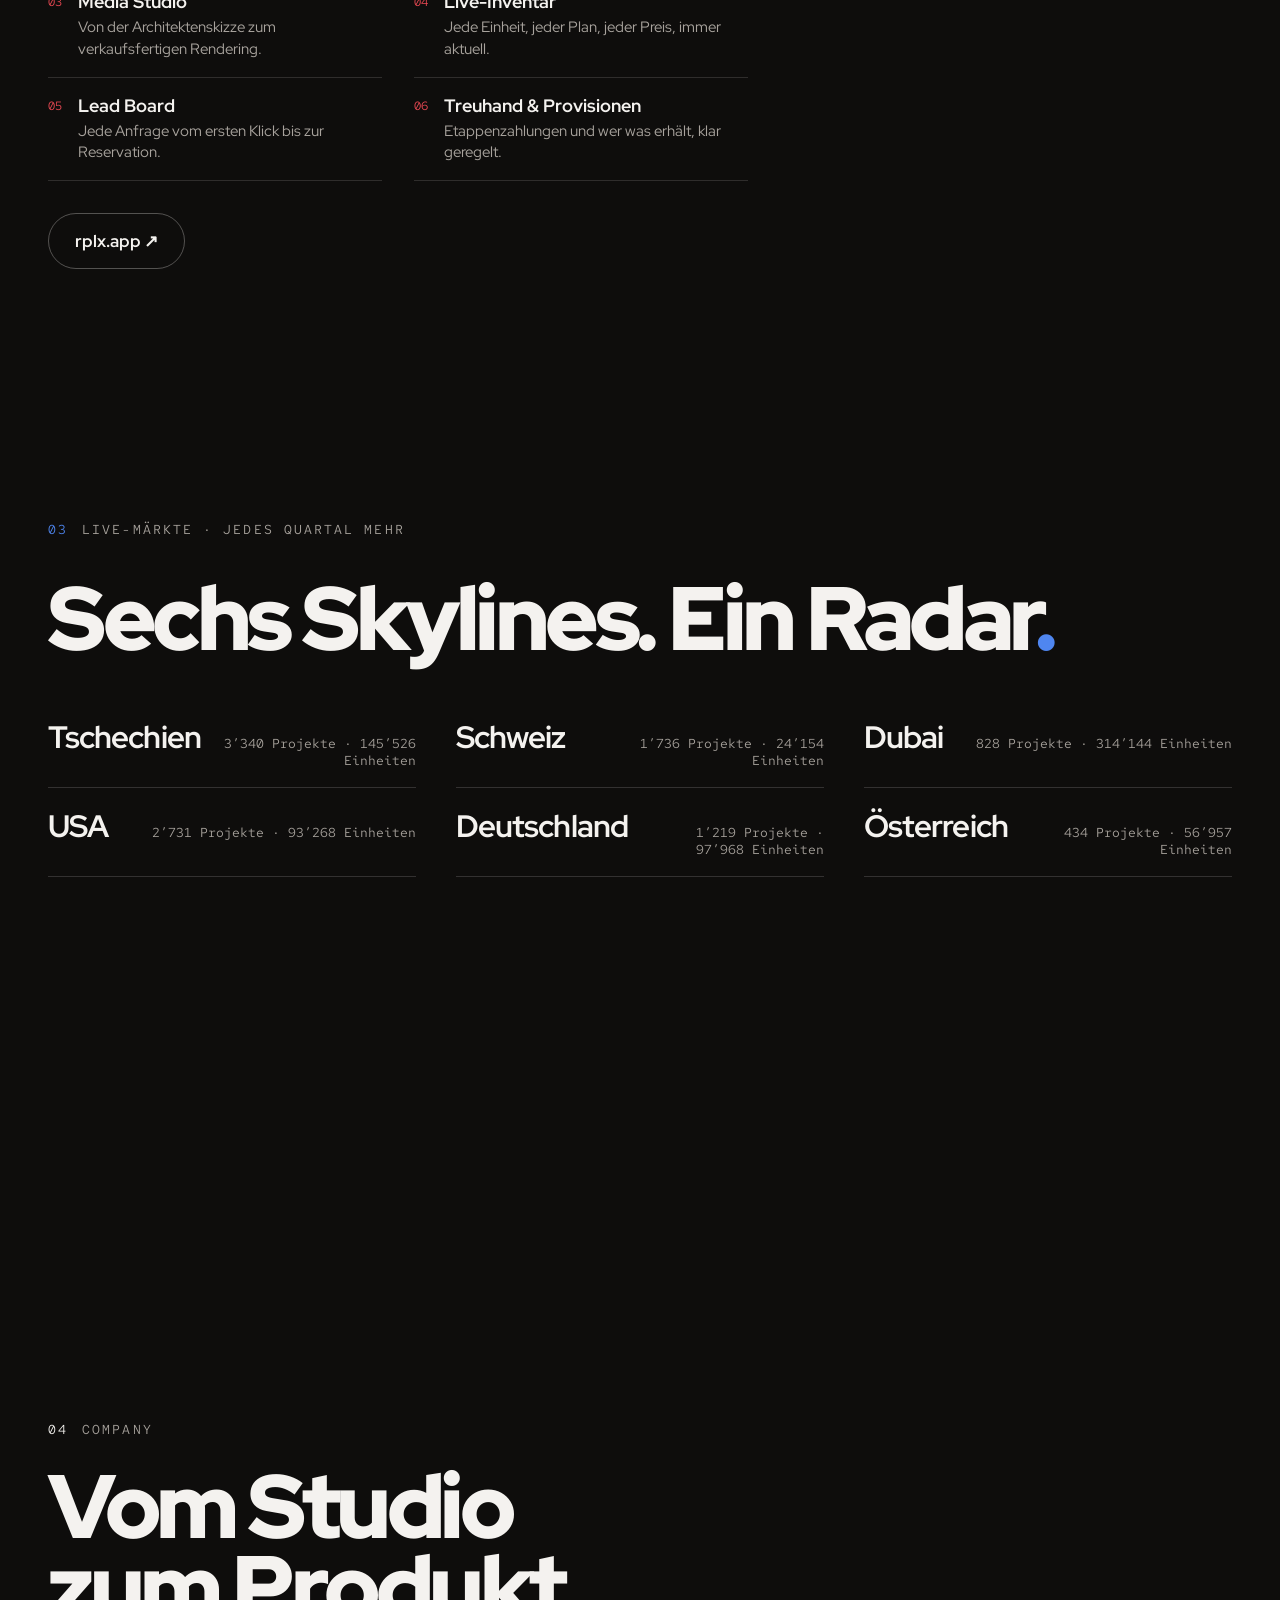
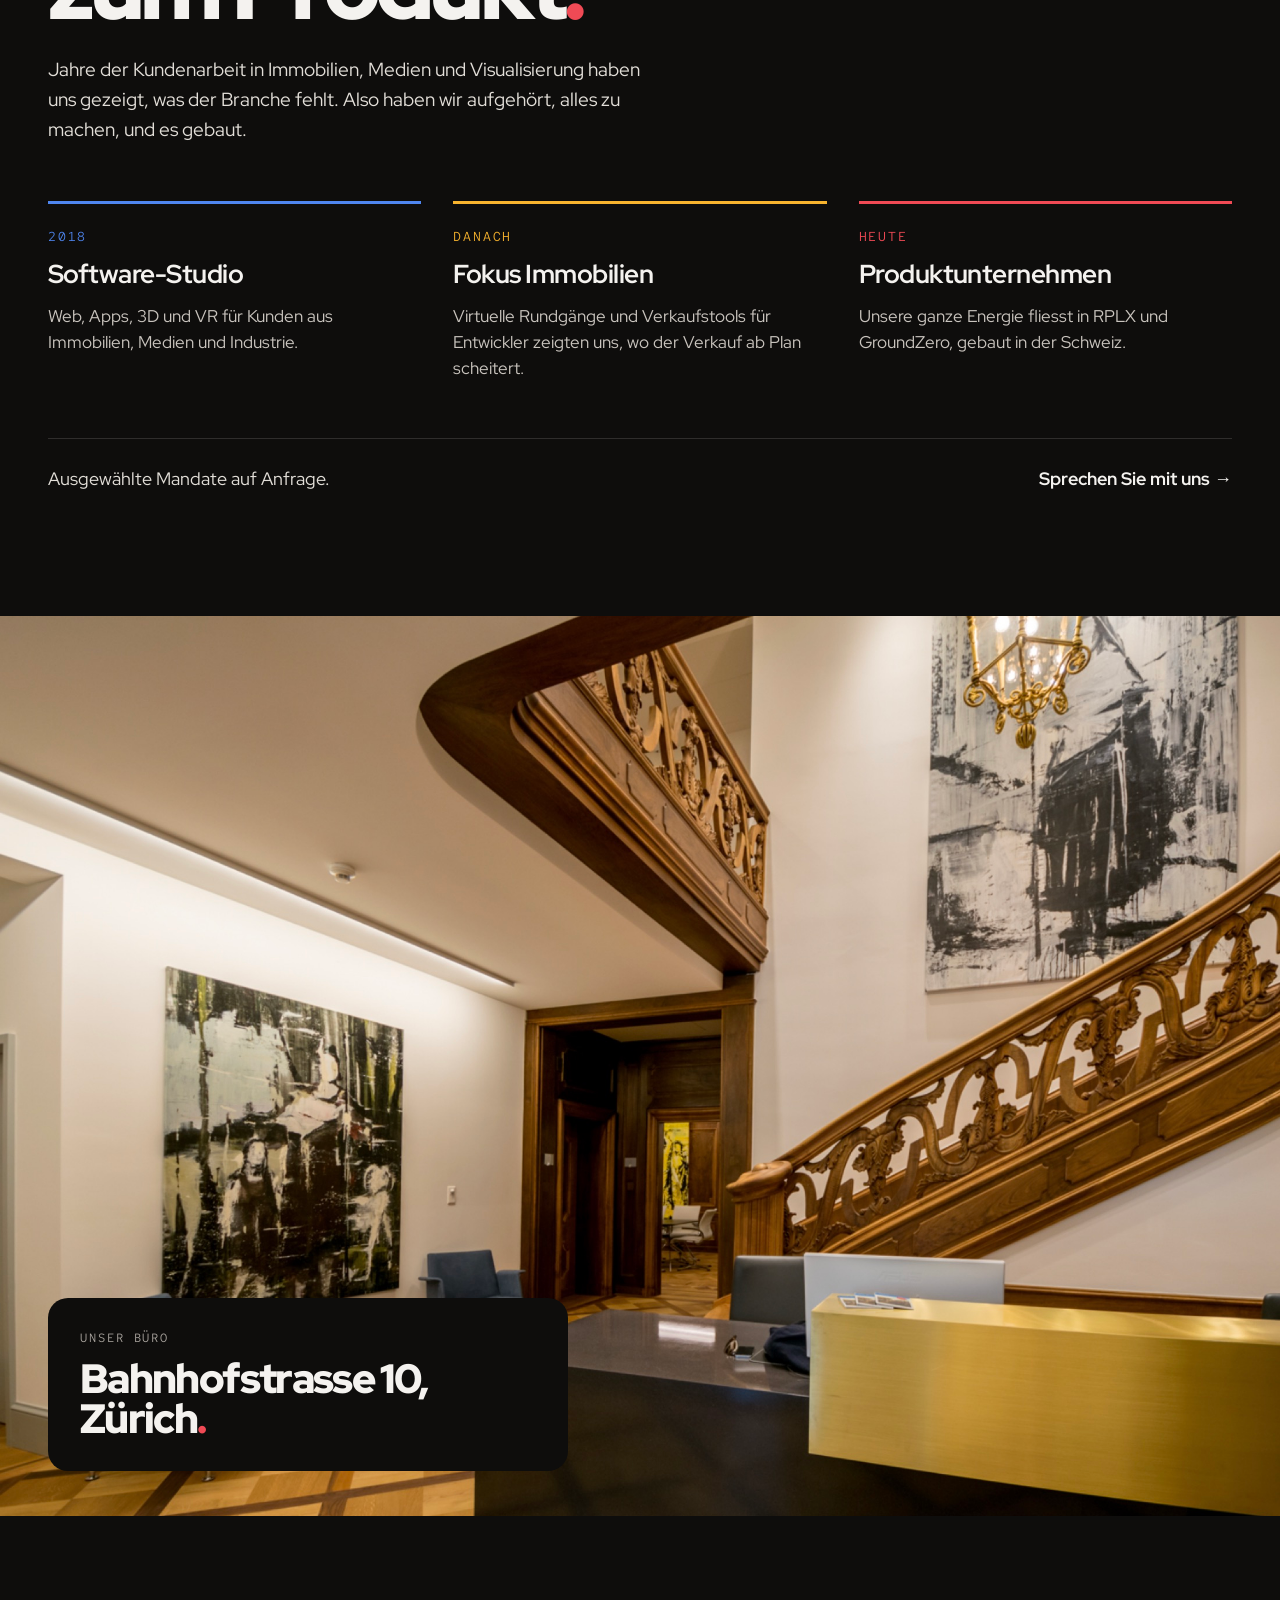
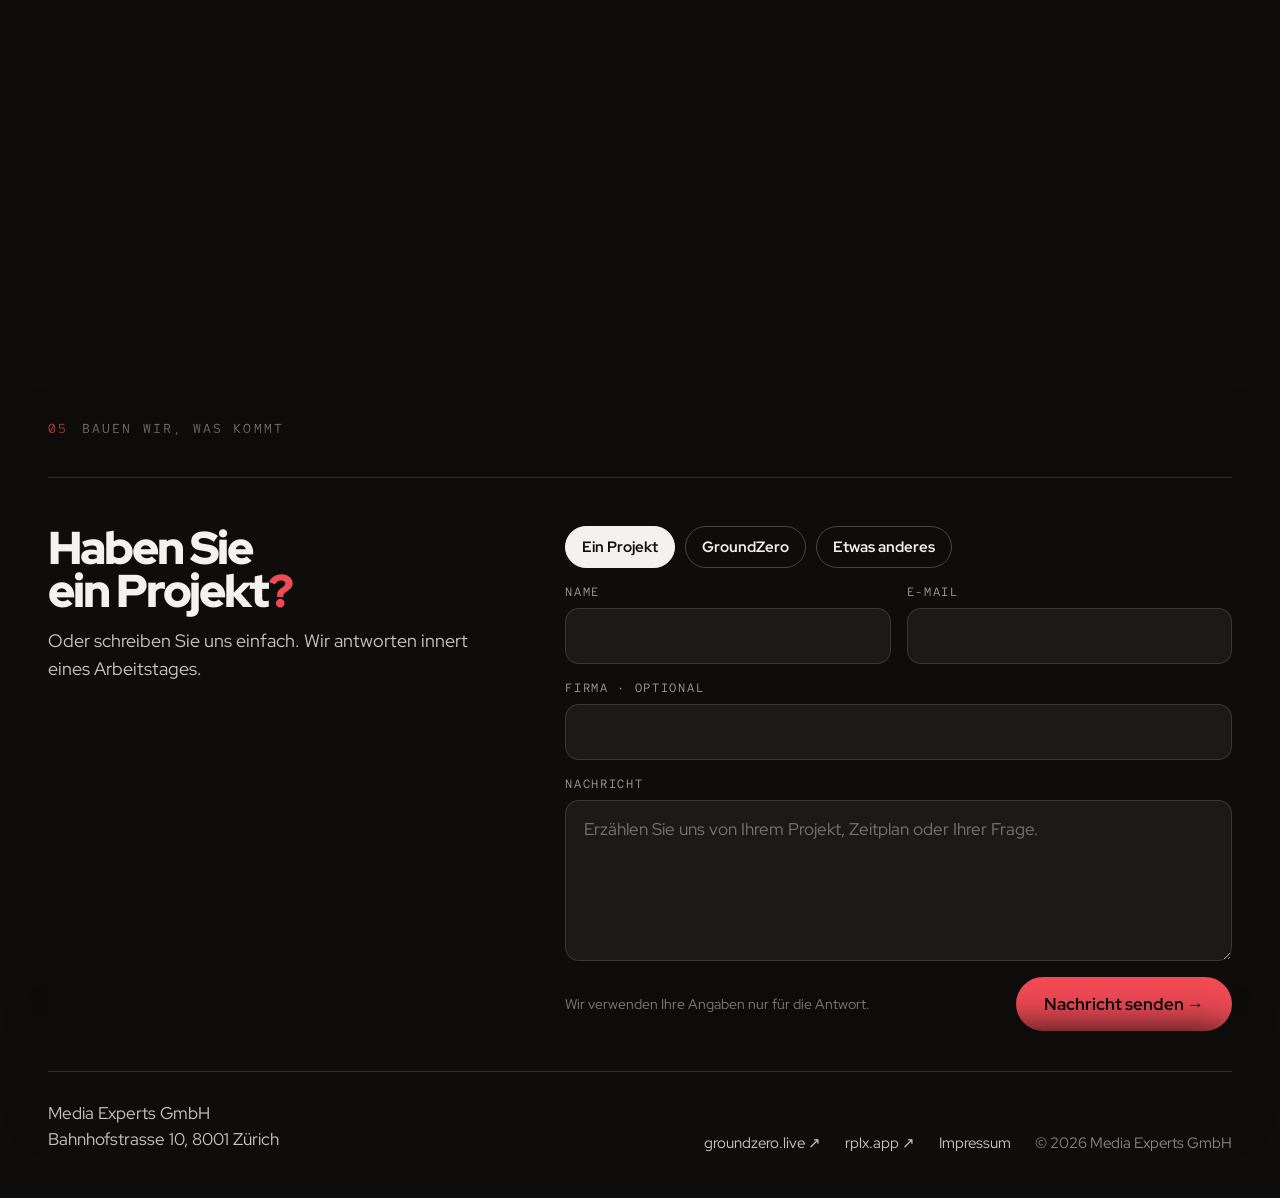
==== commit c382312c: "Remove the RPLX demo topic from the contact form Co-Authored-By: Claude Opus 5.5 <noreply@anthropic." ====
--- a/de/index.html
+++ b/de/index.html
@@ -47,7 +47,7 @@
 </style>
 <link rel="stylesheet" href="../assets/me.css?v=6">
 <script src="../assets/cinema-cables.js?v=2" defer></script>
-<script src="../assets/app.js?v=3" defer></script>
+<script src="../assets/app.js?v=4" defer></script>
 <script src="../assets/gz.js?v=3" defer></script>
 </head>
 <body>
@@ -330,10 +330,9 @@
 <div aria-hidden="true" style="position:absolute;left:-9999px;width:1px;height:1px;overflow:hidden"><input name="website" tabindex="-1" autocomplete="off"></div>
 <input type="hidden" name="t" id="form-t">
 <div style="display:flex;flex-wrap:wrap;gap:10px">
-<button type="button" class="topic" data-i="0" aria-pressed="true" style="padding:10px 16px;border-radius:999px;border:1px solid #F4F2EF;background:#F4F2EF;color:#0E0D0C;font:inherit;font-weight:700;font-size:15px;cursor:pointer">RPLX-Demo</button>
+<button type="button" class="topic" data-i="0" aria-pressed="true" style="padding:10px 16px;border-radius:999px;border:1px solid #F4F2EF;background:#F4F2EF;color:#0E0D0C;font:inherit;font-weight:700;font-size:15px;cursor:pointer">Ein Projekt</button>
 <button type="button" class="topic" data-i="1" aria-pressed="false" style="padding:10px 16px;border-radius:999px;border:1px solid rgba(244,242,239,.24);background:transparent;color:#F4F2EF;font:inherit;font-weight:700;font-size:15px;cursor:pointer">GroundZero</button>
-<button type="button" class="topic" data-i="2" aria-pressed="false" style="padding:10px 16px;border-radius:999px;border:1px solid rgba(244,242,239,.24);background:transparent;color:#F4F2EF;font:inherit;font-weight:700;font-size:15px;cursor:pointer">Ein Projekt</button>
-<button type="button" class="topic" data-i="3" aria-pressed="false" style="padding:10px 16px;border-radius:999px;border:1px solid rgba(244,242,239,.24);background:transparent;color:#F4F2EF;font:inherit;font-weight:700;font-size:15px;cursor:pointer">Etwas anderes</button>
+<button type="button" class="topic" data-i="2" aria-pressed="false" style="padding:10px 16px;border-radius:999px;border:1px solid rgba(244,242,239,.24);background:transparent;color:#F4F2EF;font:inherit;font-weight:700;font-size:15px;cursor:pointer">Etwas anderes</button>
 </div>
 <div style="display:grid;grid-template-columns:repeat(auto-fit,minmax(220px,1fr));gap:16px">
 <label style="display:flex;flex-direction:column;gap:8px"><span style="font-family:'Red Hat Mono',monospace;font-size:12px;letter-spacing:.14em;color:#A8A39D">NAME</span><input name="name" required="" autocomplete="name" style="background:#1B1A18;border:1px solid rgba(244,242,239,.14);border-radius:14px;padding:16px 18px;color:#F4F2EF;font:inherit;font-size:17px;outline:none" class="x21"></label>
